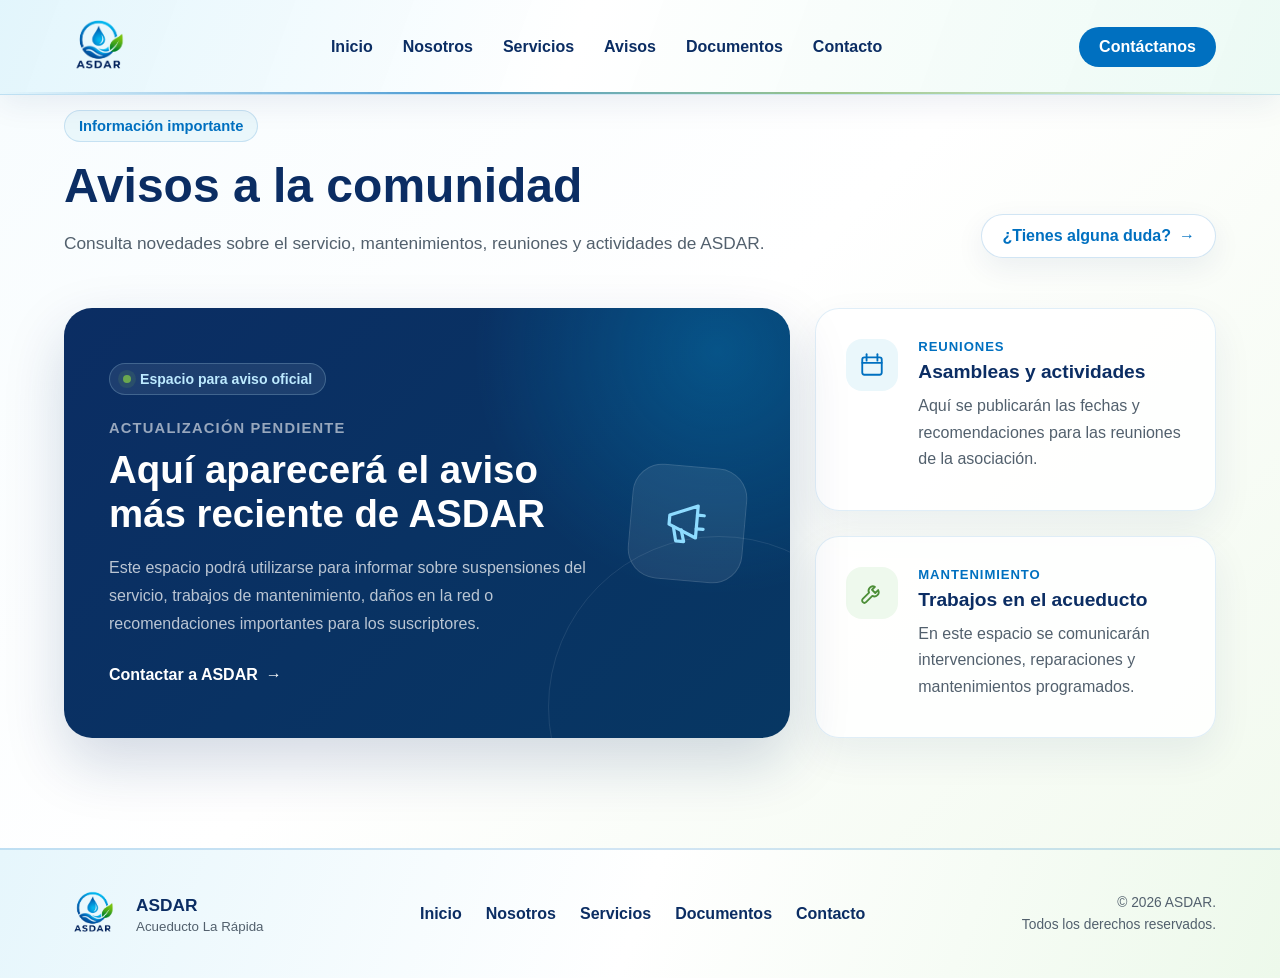
==== avisos.html @ 7f95d3c7 "Create avisos.html" ====
<!DOCTYPE html>
<html lang="es">
<head><meta charset="UTF-8"><meta name="viewport" content="width=device-width, initial-scale=1.0"><title>ASDAR | Avisos</title><link rel="stylesheet" href="style.css"></head>
<body>
    <nav class="navegacion navegacion-interna"><a href="index.html" class="marca"><img src="Img/logo-asdar.png" alt="Logo de ASDAR" class="marca-logo"></a><div class="menu"><a href="index.html">Inicio</a><a href="nosotros.html">Nosotros</a><a href="servicios.html">Servicios</a><a href="avisos.html" class="menu-activo">Avisos</a><a href="documentos.html">Documentos</a><a href="contacto.html">Contacto</a></div><a href="contacto.html" class="boton-contacto">Contáctanos</a></nav>
    <section id="avisos" class="avisos">

    <div class="avisos-contenido">

        <div class="avisos-encabezado">

            <div>

                <p class="seccion-etiqueta">
                    Información importante
                </p>

                <h2>Avisos a la comunidad</h2>

                <p class="avisos-introduccion">
                    Consulta novedades sobre el servicio, mantenimientos,
                    reuniones y actividades de ASDAR.
                </p>

            </div>

            <a href="contacto.html" class="avisos-contacto">
                ¿Tienes alguna duda?
                <span aria-hidden="true">→</span>
            </a>

        </div>


        <div class="avisos-grid">

            <!-- Aviso principal -->
            <article class="aviso-principal">

                <div class="aviso-principal-contenido">

                    <div class="aviso-estado">
                        <span class="aviso-estado-punto"></span>
                        Espacio para aviso oficial
                    </div>

                    <p class="aviso-fecha">
                        Actualización pendiente
                    </p>

                    <h3>
                        Aquí aparecerá el aviso más reciente de ASDAR
                    </h3>

                    <p>
                        Este espacio podrá utilizarse para informar sobre
                        suspensiones del servicio, trabajos de mantenimiento,
                        daños en la red o recomendaciones importantes para
                        los suscriptores.
                    </p>

                    <a href="contacto.html" class="aviso-enlace">
                        Contactar a ASDAR
                        <span aria-hidden="true">→</span>
                    </a>

                </div>

                <div class="aviso-principal-icono">

                    <svg
                        viewBox="0 0 24 24"
                        aria-hidden="true"
                    >
                        <path d="M4 13V9L16 4V18L4 13Z"></path>
                        <path d="M16 8H19"></path>
                        <path d="M16 14H19"></path>
                        <path d="M6 14L7.5 20H11L9.5 15"></path>
                    </svg>

                </div>

            </article>


            <!-- Columna de avisos secundarios -->
            <div class="avisos-secundarios">

                <!-- Reuniones -->
                <article class="aviso-secundario">

                    <div class="aviso-secundario-icono">

                        <svg
                            viewBox="0 0 24 24"
                            aria-hidden="true"
                        >
                            <rect
                                x="3"
                                y="5"
                                width="18"
                                height="16"
                                rx="2"
                            ></rect>

                            <path d="M7 2V8"></path>
                            <path d="M17 2V8"></path>
                            <path d="M3 10H21"></path>
                        </svg>

                    </div>

                    <div>

                        <p class="aviso-tipo">
                            Reuniones
                        </p>

                        <h3>Asambleas y actividades</h3>

                        <p>
                            Aquí se publicarán las fechas y recomendaciones
                            para las reuniones de la asociación.
                        </p>

                    </div>

                </article>


                <!-- Mantenimiento -->
                <article class="aviso-secundario">

                    <div class="aviso-secundario-icono aviso-icono-verde">

                        <svg
                            viewBox="0 0 24 24"
                            aria-hidden="true"
                        >
                            <path
                                d="M14.7 6.3A4 4 0 0 0 9.3 11.7L3.5 17.5A2.1 2.1 0 0 0 6.5 20.5L12.3 14.7A4 4 0 0 0 17.7 9.3L15 12L12 9L14.7 6.3Z"
                            ></path>
                        </svg>

                    </div>

                    <div>

                        <p class="aviso-tipo">
                            Mantenimiento
                        </p>

                        <h3>Trabajos en el acueducto</h3>

                        <p>
                            En este espacio se comunicarán intervenciones,
                            reparaciones y mantenimientos programados.
                        </p>

                    </div>

                </article>

            </div>

        </div>

    </div>

</section>
    <footer class="pie-pagina"><div class="pie-contenido"><a href="index.html" class="pie-marca"><img src="Img/logo-asdar.png" alt="ASDAR" class="pie-logo"><span class="pie-marca-texto"><strong>ASDAR</strong><small>Acueducto La Rápida</small></span></a><div class="pie-enlaces"><a href="index.html">Inicio</a><a href="nosotros.html">Nosotros</a><a href="servicios.html">Servicios</a><a href="documentos.html">Documentos</a><a href="contacto.html">Contacto</a></div><p class="pie-legal">© 2026 ASDAR.<br>Todos los derechos reservados.</p></div></footer>
</body>
</html>
---- style.css ----
/* =========================================
   CONFIGURACIÓN GENERAL
========================================= */

* {
    margin: 0;
    padding: 0;
    box-sizing: border-box;
}

html {
    scroll-behavior: smooth;
}

body {
    font-family: Arial, Helvetica, sans-serif;
    color: #0b2d63;
    background-color: #ffffff;
}


/* =========================================
   BARRA DE NAVEGACIÓN
========================================= */

.navegacion {
    position: absolute;
    top: 0;
    left: 0;
    z-index: 10;

    width: 100%;
    min-height: 95px;
    padding: 10px 5%;

    display: flex;
    align-items: center;
    justify-content: space-between;
    gap: 30px;

    background:
        linear-gradient(
            110deg,
            rgba(225, 245, 252, 0.96) 0%,
            rgba(255, 255, 255, 0.94) 45%,
            rgba(235, 250, 244, 0.96) 100%
        );

    border-bottom:
        1px solid rgba(0, 112, 192, 0.16);

    box-shadow:
        0 8px 30px rgba(11, 45, 99, 0.08);

    backdrop-filter: blur(14px);
}


/* Línea azul y verde debajo del menú */
.navegacion::after {
    content: "";

    position: absolute;
    left: 0;
    bottom: 0;

    width: 100%;
    height: 2px;

    background:
        linear-gradient(
            90deg,
            transparent 0%,
            rgba(0, 112, 192, 0.7) 35%,
            rgba(106, 168, 79, 0.65) 65%,
            transparent 100%
        );

    pointer-events: none;
}


/* Logo del menú */
.marca {
    display: flex;
    align-items: center;

    color: #0b2d63;
    text-decoration: none;
}

.marca-logo {
    display: block;

    width: auto;
    height: 70px;

    object-fit: contain;

    transition:
        transform 0.25s ease,
        filter 0.25s ease;
}

.marca:hover .marca-logo {
    transform: scale(1.05);

    filter:
        drop-shadow(
            0 5px 8px rgba(0, 112, 192, 0.18)
        );
}


/* Enlaces del menú */
.menu {
    display: flex;
    align-items: center;
    gap: 30px;
}

.menu a {
    position: relative;

    color: #0b2d63;
    text-decoration: none;
    font-weight: 600;

    transition: color 0.25s ease;
}

.menu a:hover {
    color: #0070c0;
}

.menu a::after {
    content: "";

    position: absolute;
    left: 0;
    bottom: -7px;

    width: 0;
    height: 2px;

    background-color: #0070c0;

    transition: width 0.25s ease;
}

.menu a:hover::after {
    width: 100%;
}


/* Botón de contacto del menú */
.boton-contacto {
    display: inline-block;

    padding: 11px 20px;

    color: #ffffff;
    background-color: #0070c0;

    border-radius: 999px;

    text-decoration: none;
    font-weight: bold;

    transition:
        background-color 0.25s ease,
        transform 0.25s ease;
}

.boton-contacto:hover {
    background-color: #0b2d63;
    transform: translateY(-2px);
}


/* =========================================
   PORTADA
========================================= */

.hero {
    position: relative;

    width: 100%;
    min-height: 100vh;
    padding: 125px 20px 45px;

    display: flex;
    justify-content: center;
    align-items: center;

    overflow: hidden;

    background:
        radial-gradient(
            circle at center,
            rgba(0, 112, 192, 0.15),
            transparent 55%
        ),
        #eaf7fb;
}


/* Canvas de hexágonos */
#fondo-interactivo {
    position: absolute;
    inset: 0;
    z-index: 0;

    display: block;

    width: 100%;
    height: 100%;

    pointer-events: none;
}


/* Contenido central */
.hero-contenido {
    position: relative;
    z-index: 1;

    width: 100%;
    max-width: 900px;

    text-align: center;
}


/* Logo de la portada */
.hero-logo {
    display: block;

    width: clamp(120px, 10vw, 165px);
    height: auto;

    margin: 0 auto 18px;

    object-fit: contain;
}


/* Etiqueta superior */
.hero-etiqueta {
    display: inline-block;

    margin-bottom: 20px;
    padding: 8px 16px;

    color: #0070c0;
    background-color: rgba(255, 255, 255, 0.8);

    border:
        1px solid rgba(0, 112, 192, 0.25);

    border-radius: 999px;
}


/* Título */
.hero h1 {
    margin-bottom: 24px;

    font-size: clamp(2.3rem, 5vw, 4.5rem);
    line-height: 1.05;
}

.hero h1 span {
    display: block;
    color: #0070c0;
}


/* Descripción */
.hero-descripcion {
    max-width: 700px;
    margin: 0 auto 30px;

    color: #444444;
    font-size: 1.15rem;
    line-height: 1.6;
}


/* Botón de la portada */
.boton-principal {
    display: inline-block;

    padding: 14px 28px;

    color: #ffffff;
    background-color: #0070c0;

    border-radius: 999px;

    text-decoration: none;
    font-weight: bold;

    transition:
        transform 0.25s ease,
        background-color 0.25s ease;
}

.boton-principal:hover {
    background-color: #0b2d63;
    transform: translateY(-3px);
}


/* =========================================
   QUIÉNES SOMOS
========================================= */

#nosotros {
    position: relative;

    isolation: isolate;
    overflow: hidden;

    width: 100%;
    margin: 0;
    padding: 110px 20px;

    text-align: center;

    background:
        linear-gradient(
            135deg,
            #f7fcfe 0%,
            #eaf7fb 48%,
            #eef9ed 100%
        );

    border-top:
        1px solid rgba(0, 112, 192, 0.12);
}


/* Iluminación azul */
#nosotros::before {
    content: "";

    position: absolute;
    top: -180px;
    left: -180px;
    z-index: -1;

    width: 420px;
    height: 420px;

    border-radius: 50%;

    background:
        radial-gradient(
            circle,
            rgba(0, 112, 192, 0.13),
            transparent 68%
        );
}


/* Iluminación verde */
#nosotros::after {
    content: "";

    position: absolute;
    right: -170px;
    bottom: -200px;
    z-index: -1;

    width: 440px;
    height: 440px;

    border-radius: 50%;

    background:
        radial-gradient(
            circle,
            rgba(106, 168, 79, 0.14),
            transparent 68%
        );
}


/* Título */
#nosotros h2 {
    position: relative;

    margin-bottom: 40px;

    color: #0b2d63;
    font-size: clamp(2rem, 4vw, 3rem);
}

#nosotros h2::after {
    content: "";

    position: absolute;
    left: 50%;
    bottom: -16px;

    width: 85px;
    height: 4px;

    border-radius: 999px;

    background:
        linear-gradient(
            90deg,
            #0070c0,
            #00a8e8,
            #6aa84f
        );

    transform: translateX(-50%);
}


/* Tarjeta de presentación */
#nosotros p {
    position: relative;

    max-width: 800px;
    margin: 0 auto;
    padding: 30px 38px;

    color: #3f4b58;
    background-color: rgba(255, 255, 255, 0.68);

    border:
        1px solid rgba(0, 112, 192, 0.13);

    border-radius: 22px;

    box-shadow:
        0 18px 50px rgba(11, 45, 99, 0.08);

    backdrop-filter: blur(10px);

    font-size: 1.08rem;
    line-height: 1.8;
}


/* =========================================
   SERVICIOS
========================================= */

.servicios {
    position: relative;

    width: 100%;
    padding: 110px 5%;

    background:
        linear-gradient(
            180deg,
            #ffffff 0%,
            #f5fbfe 100%
        );
}

.servicios-encabezado {
    max-width: 760px;
    margin: 0 auto 55px;

    text-align: center;
}


/* Etiqueta reutilizable */
.seccion-etiqueta {
    display: inline-block;

    margin-bottom: 16px;
    padding: 7px 14px;

    color: #0070c0;
    background-color: #eaf7fb;

    border:
        1px solid rgba(0, 112, 192, 0.16);

    border-radius: 999px;

    font-size: 0.92rem;
    font-weight: bold;
}

.servicios-encabezado h2 {
    margin-bottom: 18px;

    color: #0b2d63;
    font-size: clamp(2rem, 4vw, 3rem);
}

.servicios-introduccion {
    color: #52606d;
    font-size: 1.08rem;
    line-height: 1.7;
}


/* Cuadrícula */
.servicios-grid {
    width: 100%;
    max-width: 1250px;
    margin: 0 auto;

    display: grid;

    grid-template-columns:
        repeat(
            auto-fit,
            minmax(240px, 1fr)
        );

    gap: 24px;
}


/* Tarjetas */
.servicio-tarjeta {
    position: relative;

    padding: 32px 28px;

    display: flex;
    flex-direction: column;
    align-items: flex-start;

    background-color:
        rgba(255, 255, 255, 0.9);

    border:
        1px solid rgba(0, 112, 192, 0.12);

    border-radius: 22px;

    box-shadow:
        0 15px 40px rgba(11, 45, 99, 0.07);

    transition:
        transform 0.3s ease,
        box-shadow 0.3s ease,
        border-color 0.3s ease;
}

.servicio-tarjeta:hover {
    transform: translateY(-8px);

    border-color:
        rgba(0, 112, 192, 0.3);

    box-shadow:
        0 24px 55px rgba(11, 45, 99, 0.13);
}


/* Iconos */
.servicio-icono {
    width: 58px;
    height: 58px;

    margin-bottom: 24px;

    display: grid;
    place-items: center;

    color: #0070c0;
    background-color: #eaf7fb;

    border-radius: 18px;
}

.servicio-icono-verde {
    color: #4d8f38;
    background-color: #eef9ed;
}

.servicio-icono svg {
    width: 29px;
    height: 29px;

    fill: none;
    stroke: currentColor;
    stroke-width: 1.7;
    stroke-linecap: round;
    stroke-linejoin: round;
}

.servicio-tarjeta h3 {
    margin-bottom: 14px;

    color: #0b2d63;
    font-size: 1.25rem;
}

.servicio-tarjeta p {
    margin-bottom: 25px;

    color: #52606d;
    line-height: 1.7;
}

.servicio-enlace {
    margin-top: auto;

    display: inline-flex;
    align-items: center;
    gap: 8px;

    color: #0070c0;

    text-decoration: none;
    font-weight: bold;
}

.servicio-enlace span {
    transition: transform 0.25s ease;
}

.servicio-enlace:hover span {
    transform: translateX(5px);
}


/* =========================================
   IDENTIDAD INSTITUCIONAL
========================================= */

.identidad {
    position: relative;

    isolation: isolate;
    overflow: hidden;

    width: 100%;
    padding: 110px 5%;

    color: #ffffff;

    background:
        radial-gradient(
            circle at 15% 20%,
            rgba(0, 168, 232, 0.22),
            transparent 30%
        ),
        radial-gradient(
            circle at 85% 80%,
            rgba(106, 168, 79, 0.18),
            transparent 30%
        ),
        linear-gradient(
            135deg,
            #071e43 0%,
            #0b2d63 55%,
            #073763 100%
        );
}

.identidad::before {
    content: "";

    position: absolute;
    top: -200px;
    right: -180px;
    z-index: -1;

    width: 500px;
    height: 500px;

    border:
        1px solid rgba(255, 255, 255, 0.08);

    border-radius: 50%;
}

.identidad-contenido {
    width: 100%;
    max-width: 1250px;
    margin: 0 auto;
}

.identidad-encabezado {
    max-width: 800px;
    margin: 0 auto 60px;

    text-align: center;
}

.identidad-etiqueta {
    display: inline-block;

    margin-bottom: 18px;
    padding: 7px 15px;

    color: #8edcff;
    background-color:
        rgba(255, 255, 255, 0.08);

    border:
        1px solid rgba(142, 220, 255, 0.25);

    border-radius: 999px;

    font-size: 0.92rem;
    font-weight: bold;
}

.identidad-encabezado h2 {
    margin-bottom: 20px;

    color: #ffffff;
    font-size: clamp(2.1rem, 4vw, 3.3rem);
    line-height: 1.15;
}

.identidad-introduccion {
    max-width: 690px;
    margin: 0 auto;

    color: rgba(255, 255, 255, 0.72);
    font-size: 1.08rem;
    line-height: 1.75;
}


/* Cuadrícula */
.identidad-grid {
    display: grid;

    grid-template-columns:
        repeat(
            3,
            minmax(0, 1fr)
        );

    gap: 25px;
}


/* Tarjetas */
.identidad-tarjeta {
    position: relative;
    overflow: hidden;

    padding: 35px 30px;

    background-color:
        rgba(255, 255, 255, 0.07);

    border:
        1px solid rgba(255, 255, 255, 0.13);

    border-radius: 24px;

    backdrop-filter: blur(12px);

    transition:
        transform 0.3s ease,
        background-color 0.3s ease,
        border-color 0.3s ease;
}

.identidad-tarjeta::before {
    content: "";

    position: absolute;
    top: 0;
    left: 0;

    width: 100%;
    height: 3px;

    background:
        linear-gradient(
            90deg,
            #0070c0,
            #00a8e8
        );
}

.identidad-tarjeta-verde::before {
    background:
        linear-gradient(
            90deg,
            #00a8e8,
            #6aa84f
        );
}

.identidad-tarjeta:hover {
    transform: translateY(-8px);

    background-color:
        rgba(255, 255, 255, 0.11);

    border-color:
        rgba(142, 220, 255, 0.3);
}


/* Iconos */
.identidad-icono {
    width: 58px;
    height: 58px;

    margin-bottom: 25px;

    display: grid;
    place-items: center;

    color: #8edcff;
    background-color:
        rgba(0, 168, 232, 0.12);

    border-radius: 18px;
}

.identidad-icono svg {
    width: 29px;
    height: 29px;

    fill: none;
    stroke: currentColor;
    stroke-width: 1.6;
    stroke-linecap: round;
    stroke-linejoin: round;
}

.identidad-numero {
    position: absolute;
    top: 30px;
    right: 30px;

    color: rgba(255, 255, 255, 0.16);
    font-size: 2rem;
    font-weight: bold;
}

.identidad-tarjeta h3 {
    margin-bottom: 16px;

    color: #ffffff;
    font-size: 1.4rem;
}

.identidad-tarjeta > p:last-child {
    color: rgba(255, 255, 255, 0.72);
    line-height: 1.75;
}


/* =========================================
   AVISOS A LA COMUNIDAD
========================================= */

.avisos {
    position: relative;

    width: 100%;
    padding: 110px 5%;

    background:
        linear-gradient(
            135deg,
            #f7fcfe 0%,
            #ffffff 50%,
            #f2faef 100%
        );
}

.avisos-contenido {
    width: 100%;
    max-width: 1250px;
    margin: 0 auto;
}


/* Encabezado */
.avisos-encabezado {
    margin-bottom: 50px;

    display: flex;
    align-items: flex-end;
    justify-content: space-between;
    gap: 40px;
}

.avisos-encabezado > div {
    max-width: 720px;
}

.avisos-encabezado h2 {
    margin-bottom: 16px;

    color: #0b2d63;
    font-size: clamp(2rem, 4vw, 3rem);
}

.avisos-introduccion {
    color: #52606d;
    font-size: 1.08rem;
    line-height: 1.7;
}


/* Botón superior */
.avisos-contacto {
    flex-shrink: 0;

    display: inline-flex;
    align-items: center;
    gap: 8px;

    padding: 12px 20px;

    color: #0070c0;
    background-color: #ffffff;

    border:
        1px solid rgba(0, 112, 192, 0.18);

    border-radius: 999px;

    box-shadow:
        0 10px 30px rgba(11, 45, 99, 0.07);

    text-decoration: none;
    font-weight: bold;

    transition:
        transform 0.25s ease,
        box-shadow 0.25s ease;
}

.avisos-contacto:hover {
    transform: translateY(-3px);

    box-shadow:
        0 15px 35px rgba(11, 45, 99, 0.12);
}


/* Cuadrícula */
.avisos-grid {
    display: grid;

    grid-template-columns:
        minmax(0, 1.45fr)
        minmax(300px, 0.8fr);

    gap: 25px;
}


/* =========================================
   AVISO PRINCIPAL
========================================= */

.aviso-principal {
    position: relative;
    overflow: hidden;

    min-height: 430px;
    padding: 45px;

    display: flex;
    align-items: center;
    justify-content: space-between;
    gap: 35px;

    color: #ffffff;

    background:
        radial-gradient(
            circle at 90% 10%,
            rgba(0, 168, 232, 0.28),
            transparent 32%
        ),
        linear-gradient(
            135deg,
            #0b2d63,
            #073763
        );

    border-radius: 28px;

    box-shadow:
        0 25px 60px rgba(11, 45, 99, 0.18);
}

.aviso-principal::after {
    content: "";

    position: absolute;
    right: -100px;
    bottom: -140px;

    width: 340px;
    height: 340px;

    border:
        1px solid rgba(255, 255, 255, 0.09);

    border-radius: 50%;
}

.aviso-principal-contenido {
    position: relative;
    z-index: 1;

    max-width: 610px;
}


/* Estado */
.aviso-estado {
    display: inline-flex;
    align-items: center;
    gap: 9px;

    margin-bottom: 25px;
    padding: 7px 13px;

    color: #bdeaff;
    background-color:
        rgba(255, 255, 255, 0.08);

    border:
        1px solid rgba(189, 234, 255, 0.22);

    border-radius: 999px;

    font-size: 0.88rem;
    font-weight: bold;
}

.aviso-estado-punto {
    width: 8px;
    height: 8px;

    background-color: #6aa84f;
    border-radius: 50%;

    box-shadow:
        0 0 0 5px rgba(106, 168, 79, 0.15);
}


/* Fecha */
.aviso-fecha {
    margin-bottom: 12px;

    color: rgba(255, 255, 255, 0.58);
    font-size: 0.92rem;
    font-weight: bold;
    text-transform: uppercase;
    letter-spacing: 0.08em;
}


/* Título */
.aviso-principal h3 {
    max-width: 650px;
    margin-bottom: 18px;

    color: #ffffff;
    font-size: clamp(1.8rem, 3vw, 2.6rem);
    line-height: 1.15;
}


/* Descripción */
.aviso-principal-contenido > p:not(.aviso-fecha) {
    max-width: 600px;
    margin-bottom: 28px;

    color: rgba(255, 255, 255, 0.72);
    line-height: 1.75;
}


/* Enlace */
.aviso-enlace {
    display: inline-flex;
    align-items: center;
    gap: 8px;

    color: #ffffff;

    text-decoration: none;
    font-weight: bold;
}

.aviso-enlace span {
    transition: transform 0.25s ease;
}

.aviso-enlace:hover span {
    transform: translateX(5px);
}


/* Icono grande */
.aviso-principal-icono {
    position: relative;
    z-index: 1;

    flex-shrink: 0;

    width: 115px;
    height: 115px;

    display: grid;
    place-items: center;

    color: #8edcff;
    background-color:
        rgba(255, 255, 255, 0.08);

    border:
        1px solid rgba(255, 255, 255, 0.12);

    border-radius: 30px;

    transform: rotate(5deg);
}

.aviso-principal-icono svg {
    width: 55px;
    height: 55px;

    fill: none;
    stroke: currentColor;
    stroke-width: 1.4;
    stroke-linecap: round;
    stroke-linejoin: round;
}


/* =========================================
   AVISOS SECUNDARIOS
========================================= */

.avisos-secundarios {
    display: grid;
    gap: 25px;
}

.aviso-secundario {
    padding: 30px;

    display: flex;
    align-items: flex-start;
    gap: 20px;

    background-color:
        rgba(255, 255, 255, 0.86);

    border:
        1px solid rgba(0, 112, 192, 0.12);

    border-radius: 24px;

    box-shadow:
        0 16px 40px rgba(11, 45, 99, 0.07);

    transition:
        transform 0.3s ease,
        box-shadow 0.3s ease;
}

.aviso-secundario:hover {
    transform: translateY(-5px);

    box-shadow:
        0 22px 50px rgba(11, 45, 99, 0.12);
}


/* Iconos secundarios */
.aviso-secundario-icono {
    flex-shrink: 0;

    width: 52px;
    height: 52px;

    display: grid;
    place-items: center;

    color: #0070c0;
    background-color: #eaf7fb;

    border-radius: 16px;
}

.aviso-icono-verde {
    color: #4d8f38;
    background-color: #eef9ed;
}

.aviso-secundario-icono svg {
    width: 26px;
    height: 26px;

    fill: none;
    stroke: currentColor;
    stroke-width: 1.7;
    stroke-linecap: round;
    stroke-linejoin: round;
}

.aviso-tipo {
    margin-bottom: 7px;

    color: #0070c0;
    font-size: 0.82rem;
    font-weight: bold;
    text-transform: uppercase;
    letter-spacing: 0.07em;
}

.aviso-secundario h3 {
    margin-bottom: 10px;

    color: #0b2d63;
    font-size: 1.2rem;
}

.aviso-secundario div > p:last-child {
    color: #52606d;
    line-height: 1.65;
}


/* =========================================
   DOCUMENTOS
========================================= */

.documentos {
    position: relative;
    overflow: hidden;
    width: 100%;
    padding: 110px 5%;
    background:
        radial-gradient(circle at 10% 90%, rgba(0, 112, 192, 0.1), transparent 28%),
        radial-gradient(circle at 90% 10%, rgba(106, 168, 79, 0.1), transparent 28%),
        #f5fbfe;
}

.documentos-contenido {
    width: 100%;
    max-width: 1250px;
    margin: 0 auto;
}

.documentos-encabezado {
    margin-bottom: 50px;
    display: flex;
    align-items: center;
    justify-content: space-between;
    gap: 40px;
}

.documentos-encabezado > div:first-child { max-width: 720px; }

.documentos-encabezado h2 {
    margin-bottom: 16px;
    color: #0b2d63;
    font-size: clamp(2rem, 4vw, 3rem);
}

.documentos-introduccion {
    color: #52606d;
    font-size: 1.08rem;
    line-height: 1.7;
}

.documentos-icono-principal {
    flex-shrink: 0;
    width: 90px;
    height: 90px;
    display: grid;
    place-items: center;
    color: #0070c0;
    background-color: rgba(255, 255, 255, 0.72);
    border: 1px solid rgba(0, 112, 192, 0.14);
    border-radius: 28px;
    box-shadow: 0 18px 45px rgba(11, 45, 99, 0.1);
    transform: rotate(4deg);
}

.documentos-icono-principal svg {
    width: 42px;
    height: 42px;
    fill: none;
    stroke: currentColor;
    stroke-width: 1.5;
    stroke-linecap: round;
    stroke-linejoin: round;
}

.documentos-grid {
    display: grid;
    grid-template-columns: repeat(3, minmax(0, 1fr));
    gap: 25px;
}

.documento-tarjeta {
    position: relative;
    overflow: hidden;
    padding: 30px;
    display: flex;
    flex-direction: column;
    background-color: rgba(255, 255, 255, 0.86);
    border: 1px solid rgba(0, 112, 192, 0.12);
    border-radius: 24px;
    box-shadow: 0 16px 45px rgba(11, 45, 99, 0.08);
    transition: transform 0.3s ease, box-shadow 0.3s ease, border-color 0.3s ease;
}

.documento-tarjeta:hover {
    transform: translateY(-7px);
    border-color: rgba(0, 112, 192, 0.28);
    box-shadow: 0 25px 55px rgba(11, 45, 99, 0.13);
}

.documento-disponible::before {
    content: "";
    position: absolute;
    top: 0;
    left: 0;
    width: 100%;
    height: 4px;
    background: linear-gradient(90deg, #0070c0, #00a8e8, #6aa84f);
}

.documento-superior {
    margin-bottom: 24px;
    display: flex;
    align-items: center;
    justify-content: space-between;
    gap: 18px;
}

.documento-icono {
    width: 56px;
    height: 56px;
    display: grid;
    place-items: center;
    color: #0070c0;
    background-color: #eaf7fb;
    border-radius: 17px;
}

.documento-icono-verde {
    color: #4d8f38;
    background-color: #eef9ed;
}

.documento-icono svg {
    width: 28px;
    height: 28px;
    fill: none;
    stroke: currentColor;
    stroke-width: 1.7;
    stroke-linecap: round;
    stroke-linejoin: round;
}

.documento-estado {
    padding: 6px 11px;
    color: #677481;
    background-color: #f0f3f5;
    border-radius: 999px;
    font-size: 0.78rem;
    font-weight: bold;
}

.documento-estado.disponible {
    color: #38761d;
    background-color: #eef9ed;
}

.documento-tipo {
    margin-bottom: 9px;
    color: #0070c0;
    font-size: 0.8rem;
    font-weight: bold;
    text-transform: uppercase;
    letter-spacing: 0.06em;
}

.documento-tarjeta h3 {
    margin-bottom: 14px;
    color: #0b2d63;
    font-size: 1.35rem;
}

.documento-tarjeta > p:last-of-type {
    margin-bottom: 28px;
    color: #52606d;
    line-height: 1.7;
}

.documento-boton {
    margin-top: auto;
    display: inline-flex;
    align-items: center;
    justify-content: center;
    gap: 9px;
    width: 100%;
    padding: 13px 18px;
    color: #ffffff;
    background-color: #0070c0;
    border-radius: 14px;
    text-decoration: none;
    font-weight: bold;
    transition: background-color 0.25s ease, transform 0.25s ease;
}

.documento-boton:hover {
    background-color: #0b2d63;
    transform: translateY(-2px);
}

.documento-boton svg {
    width: 20px;
    height: 20px;
    fill: none;
    stroke: currentColor;
    stroke-width: 1.8;
    stroke-linecap: round;
    stroke-linejoin: round;
}

.documento-boton-inactivo {
    color: #7c8792;
    background-color: #edf1f4;
    cursor: not-allowed;
}

.documento-boton-inactivo:hover {
    background-color: #edf1f4;
    transform: none;
}
/* =========================================
   CONTACTO
========================================= */

.contacto {
    position: relative;
    overflow: hidden;

    width: 100%;
    padding: 110px 5%;

    background:
        radial-gradient(
            circle at 10% 20%,
            rgba(0, 168, 232, 0.14),
            transparent 30%
        ),
        linear-gradient(
            135deg,
            #071e43,
            #0b2d63 60%,
            #073763
        );
}

.contacto-contenido {
    width: 100%;
    max-width: 1250px;
    margin: 0 auto;

    display: grid;

    grid-template-columns:
        minmax(0, 1.2fr)
        minmax(320px, 0.8fr);

    align-items: center;
    gap: 70px;
}


/* Etiqueta */
.contacto-etiqueta {
    display: inline-block;

    margin-bottom: 18px;
    padding: 7px 14px;

    color: #8edcff;
    background-color:
        rgba(255, 255, 255, 0.08);

    border:
        1px solid rgba(142, 220, 255, 0.22);

    border-radius: 999px;

    font-size: 0.92rem;
    font-weight: bold;
}


/* Título */
.contacto-informacion h2 {
    max-width: 650px;
    margin-bottom: 20px;

    color: #ffffff;
    font-size: clamp(2.2rem, 4vw, 3.4rem);
}


/* Introducción */
.contacto-introduccion {
    max-width: 680px;
    margin-bottom: 38px;

    color: rgba(255, 255, 255, 0.72);
    font-size: 1.08rem;
    line-height: 1.75;
}


/* Lista de contacto */
.contacto-lista {
    margin-bottom: 32px;

    display: grid;
    grid-template-columns: repeat(2, minmax(0, 1fr));
    gap: 18px;
}


/* Tarjeta de contacto */
.contacto-item {
    padding: 20px;

    display: flex;
    align-items: center;
    gap: 16px;

    color: #ffffff;
    background-color:
        rgba(255, 255, 255, 0.07);

    border:
        1px solid rgba(255, 255, 255, 0.12);

    border-radius: 19px;

    text-decoration: none;

    transition:
        transform 0.25s ease,
        background-color 0.25s ease;
}

.contacto-item:hover {
    transform: translateY(-4px);

    background-color:
        rgba(255, 255, 255, 0.11);
}


/* Iconos */
.contacto-icono {
    flex-shrink: 0;

    width: 50px;
    height: 50px;

    display: grid;
    place-items: center;

    color: #8edcff;
    background-color:
        rgba(0, 168, 232, 0.12);

    border-radius: 15px;
}

.contacto-icono-verde {
    color: #9ed889;
    background-color:
        rgba(106, 168, 79, 0.14);
}

.contacto-icono svg {
    width: 25px;
    height: 25px;

    fill: none;
    stroke: currentColor;
    stroke-width: 1.6;
    stroke-linecap: round;
    stroke-linejoin: round;
}


/* Textos de contacto */
.contacto-item div:last-child {
    display: flex;
    flex-direction: column;
    gap: 4px;
}

.contacto-item span {
    color: rgba(255, 255, 255, 0.55);
    font-size: 0.82rem;
}

.contacto-item strong {
    color: #ffffff;
    font-size: 1rem;
}

.contacto-item small {
    color: rgba(255, 255, 255, 0.65);
}


/* WhatsApp */
.boton-whatsapp {
    display: inline-flex;
    align-items: center;
    gap: 11px;

    padding: 14px 23px;

    color: #ffffff;
    background-color: #4d9f38;

    border-radius: 999px;

    box-shadow:
        0 14px 35px rgba(77, 159, 56, 0.22);

    text-decoration: none;
    font-weight: bold;

    transition:
        transform 0.25s ease,
        background-color 0.25s ease;
}

.boton-whatsapp:hover {
    background-color: #38761d;
    transform: translateY(-3px);
}

.boton-whatsapp svg {
    width: 23px;
    height: 23px;

    fill: none;
    stroke: currentColor;
    stroke-width: 1.7;
    stroke-linecap: round;
    stroke-linejoin: round;
}


/* =========================================
   PANEL DERECHO
========================================= */

.contacto-panel {
    padding: 40px;

    color: #0b2d63;
    background:
        linear-gradient(
            145deg,
            rgba(255, 255, 255, 0.96),
            rgba(234, 247, 251, 0.92)
        );

    border:
        1px solid rgba(255, 255, 255, 0.4);

    border-radius: 30px;

    box-shadow:
        0 28px 70px rgba(0, 0, 0, 0.2);

    text-align: center;

    transform: rotate(1.5deg);
}

.contacto-logo {
    display: block;

    width: 145px;
    height: auto;

    margin: 0 auto 22px;
}

.contacto-panel h3 {
    margin-bottom: 16px;

    color: #0b2d63;
    font-size: 1.35rem;
    line-height: 1.35;
}

.contacto-panel > p {
    color: #52606d;
    line-height: 1.7;
}

.contacto-panel-linea {
    width: 75px;
    height: 4px;

    margin: 25px auto;

    background:
        linear-gradient(
            90deg,
            #0070c0,
            #6aa84f
        );

    border-radius: 999px;
}

.contacto-panel-nota {
    font-size: 0.92rem;
}


/* =========================================
   PIE DE PÁGINA
========================================= */

.pie-pagina {
    padding: 35px 5%;

    background:
        linear-gradient(
            110deg,
            #e6f6fc 0%,
            #ffffff 50%,
            #edf9eb 100%
        );

    border-top:
        2px solid rgba(0, 112, 192, 0.18);

    box-shadow:
        0 -8px 30px rgba(11, 45, 99, 0.06);
}

.pie-contenido {
    width: 100%;
    max-width: 1250px;
    margin: 0 auto;

    display: flex;
    align-items: center;
    justify-content: space-between;
    gap: 30px;
}


/* Marca del pie de página */
.pie-marca {
    display: flex;
    align-items: center;
    gap: 14px;

    color: #0b2d63;
    text-decoration: none;
}

.pie-logo,
.pie-marca-logo,
.pie-marca img {
    display: block;
    flex-shrink: 0;

    width: 58px;
    max-width: 58px;
    height: 58px;
    max-height: 58px;

    object-fit: contain;
}

.pie-marca-texto {
    display: flex;
    flex-direction: column;
    gap: 3px;
}

.pie-marca-texto strong {
    color: #0b2d63;
    font-size: 1.08rem;
}

.pie-marca-texto small {
    color: #52606d;
}


/* Enlaces del pie de página */
.pie-enlaces {
    display: flex;
    align-items: center;
    justify-content: center;
    flex-wrap: wrap;
    gap: 16px 24px;
}

.pie-enlaces a {
    color: #0b2d63;
    text-decoration: none;
    font-weight: 600;

    transition: color 0.25s ease;
}

.pie-enlaces a:hover {
    color: #0070c0;
}


/* Información legal */
.pie-legal {
    color: #52606d;
    font-size: 0.86rem;
    line-height: 1.6;
    text-align: right;
}


/* =========================================
   TABLETAS
========================================= */

@media (max-width: 850px) {
    .menu {
        display: none;
    }

    .navegacion {
        min-height: 85px;
    }

    .marca-logo {
        height: 62px;
    }

    .hero {
        padding-top: 115px;
    }

    .hero-logo {
        width: 130px;
    }

    .identidad-grid {
        grid-template-columns: 1fr;
    }

    .identidad-tarjeta {
        width: 100%;
        max-width: 700px;
        margin: 0 auto;
    }

    .avisos-encabezado {
        align-items: flex-start;
        flex-direction: column;
    }

    .avisos-grid {
        grid-template-columns: 1fr;
    }

    .aviso-principal {
        min-height: auto;
    }

    .documentos-encabezado {
        align-items: flex-start;
    }

    .documentos-grid {
        grid-template-columns: 1fr;
    }

    .documento-tarjeta {
        width: 100%;
        max-width: 700px;
        margin: 0 auto;
    }

    .contacto-contenido {
        grid-template-columns: 1fr;
    }

    .contacto-panel {
        width: 100%;
        max-width: 650px;
        margin: 0 auto;

        transform: none;
    }

    .pie-contenido {
        flex-direction: column;
        text-align: center;
    }

    .pie-legal {
        text-align: center;
    }
}


/* =========================================
   CELULARES
========================================= */

@media (max-width: 600px) {
    .navegacion {
        padding: 8px 18px;
    }

    .marca-logo {
        height: 55px;
    }

    .boton-contacto {
        padding: 10px 14px;
        font-size: 0.85rem;
    }

    .hero {
        padding: 105px 18px 40px;
    }

    .hero-logo {
        width: 115px;
        margin-bottom: 14px;
    }

    .hero-etiqueta {
        border-radius: 16px;
        font-size: 0.9rem;
        line-height: 1.4;
    }

    .hero h1 {
        font-size: clamp(2.1rem, 11vw, 3rem);
    }

    .hero-descripcion {
        font-size: 1rem;
    }

    #nosotros {
        padding: 80px 18px;
    }

    #nosotros p {
        padding: 24px 20px;

        font-size: 1rem;
        line-height: 1.7;

        border-radius: 18px;
    }

    .servicios {
        padding: 80px 18px;
    }

    .servicios-encabezado {
        margin-bottom: 40px;
    }

    .servicios-grid {
        grid-template-columns: 1fr;
    }

    .servicio-tarjeta {
        padding: 28px 24px;
    }

    .identidad {
        padding: 80px 18px;
    }

    .identidad-encabezado {
        margin-bottom: 42px;
    }

    .identidad-tarjeta {
        padding: 30px 24px;
    }

    .avisos {
        padding: 80px 18px;
    }

    .avisos-encabezado {
        margin-bottom: 40px;
    }

    .aviso-principal {
        padding: 32px 24px;
    }

    .aviso-principal-icono {
        display: none;
    }

    .aviso-secundario {
        padding: 25px 22px;
    }

    .documentos {
        padding: 80px 18px;
    }

    .documentos-encabezado {
        margin-bottom: 40px;
    }

    .documentos-icono-principal {
        display: none;
    }

    .documento-tarjeta {
        padding: 26px 22px;
    }

    .contacto {
        padding: 80px 18px;
    }

    .contacto-contenido {
        gap: 50px;
    }

    .contacto-lista {
        grid-template-columns: 1fr;
    }

    .contacto-panel {
        padding: 32px 24px;
    }

    .contacto-logo {
        width: 125px;
    }

    .pie-pagina {
        padding: 32px 18px;
    }

    .pie-enlaces {
        gap: 14px 18px;
    }

    .pie-logo,
    .pie-marca-logo,
    .pie-marca img {
        width: 52px;
        max-width: 52px;
        height: 52px;
        max-height: 52px;
    }
}
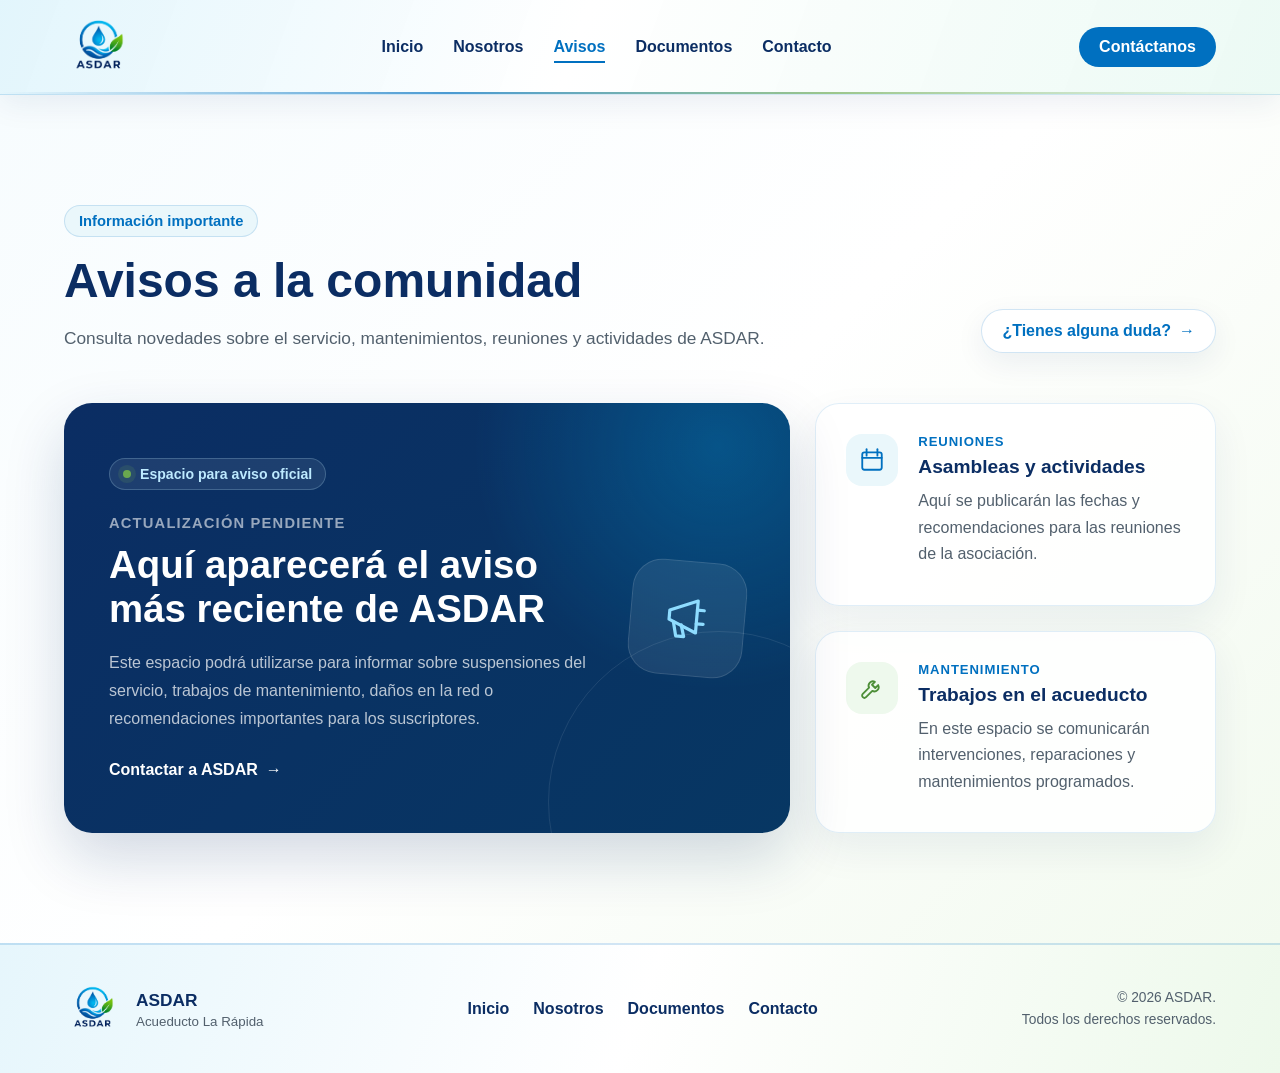
==== commit c60e3455: "Nuevos cambios" ====
--- a/avisos.html
+++ b/avisos.html
@@ -2,7 +2,7 @@
 <html lang="es">
 <head><meta charset="UTF-8"><meta name="viewport" content="width=device-width, initial-scale=1.0"><title>ASDAR | Avisos</title><link rel="stylesheet" href="style.css"></head>
 <body>
-    <nav class="navegacion navegacion-interna"><a href="index.html" class="marca"><img src="Img/logo-asdar.png" alt="Logo de ASDAR" class="marca-logo"></a><div class="menu"><a href="index.html">Inicio</a><a href="nosotros.html">Nosotros</a><a href="servicios.html">Servicios</a><a href="avisos.html" class="menu-activo">Avisos</a><a href="documentos.html">Documentos</a><a href="contacto.html">Contacto</a></div><a href="contacto.html" class="boton-contacto">Contáctanos</a></nav>
+    <nav class="navegacion navegacion-interna"><a href="index.html" class="marca"><img src="Img/logo-asdar.png" alt="Logo de ASDAR" class="marca-logo"></a><div class="menu"><a href="index.html">Inicio</a><a href="nosotros.html">Nosotros</a><a href="avisos.html" class="menu-activo">Avisos</a><a href="documentos.html">Documentos</a><a href="contacto.html">Contacto</a></div><a href="contacto.html" class="boton-contacto">Contáctanos</a></nav>
     <section id="avisos" class="avisos">
 
     <div class="avisos-contenido">
@@ -168,6 +168,6 @@
     </div>
 
 </section>
-    <footer class="pie-pagina"><div class="pie-contenido"><a href="index.html" class="pie-marca"><img src="Img/logo-asdar.png" alt="ASDAR" class="pie-logo"><span class="pie-marca-texto"><strong>ASDAR</strong><small>Acueducto La Rápida</small></span></a><div class="pie-enlaces"><a href="index.html">Inicio</a><a href="nosotros.html">Nosotros</a><a href="servicios.html">Servicios</a><a href="documentos.html">Documentos</a><a href="contacto.html">Contacto</a></div><p class="pie-legal">© 2026 ASDAR.<br>Todos los derechos reservados.</p></div></footer>
+    <footer class="pie-pagina"><div class="pie-contenido"><a href="index.html" class="pie-marca"><img src="Img/logo-asdar.png" alt="ASDAR" class="pie-logo"><span class="pie-marca-texto"><strong>ASDAR</strong><small>Acueducto La Rápida</small></span></a><div class="pie-enlaces"><a href="index.html">Inicio</a><a href="nosotros.html">Nosotros</a><a href="documentos.html">Documentos</a><a href="contacto.html">Contacto</a></div><p class="pie-legal">© 2026 ASDAR.<br>Todos los derechos reservados.</p></div></footer>
 </body>
 </html>
--- a/style.css
+++ b/style.css
@@ -1460,35 +1460,35 @@
     overflow: hidden;
 
     width: 100%;
-    padding: 110px 5%;
+    padding: 96px 5%;
 
     background:
         radial-gradient(
-            circle at 10% 20%,
-            rgba(0, 168, 232, 0.14),
-            transparent 30%
+            circle at 16% 24%,
+            rgba(0, 168, 232, 0.16),
+            transparent 34%
         ),
         linear-gradient(
             135deg,
             #071e43,
-            #0b2d63 60%,
-            #073763
+            #0b2d63 58%,
+            #06446b
         );
 }
 
 .contacto-contenido {
     width: 100%;
-    max-width: 1250px;
+    max-width: 1280px;
     margin: 0 auto;
 
     display: grid;
 
     grid-template-columns:
-        minmax(0, 1.2fr)
-        minmax(320px, 0.8fr);
+        minmax(0, 1.25fr)
+        minmax(360px, 0.75fr);
 
     align-items: center;
-    gap: 70px;
+    gap: clamp(48px, 6vw, 84px);
 }
 
 
@@ -1540,13 +1540,14 @@
 
     display: grid;
     grid-template-columns: repeat(2, minmax(0, 1fr));
-    gap: 18px;
+    gap: 16px;
 }
 
 
 /* Tarjeta de contacto */
 .contacto-item {
-    padding: 20px;
+    min-height: 98px;
+    padding: 20px 22px;
 
     display: flex;
     align-items: center;
@@ -1637,38 +1638,50 @@
 .boton-whatsapp {
     display: inline-flex;
     align-items: center;
-    gap: 11px;
-
-    padding: 14px 23px;
+    gap: 12px;
+
+    min-height: 56px;
+    padding: 7px 24px 7px 8px;
 
     color: #ffffff;
-    background-color: #4d9f38;
+    background: linear-gradient(135deg, #25d366, #1dad52);
 
     border-radius: 999px;
 
     box-shadow:
-        0 14px 35px rgba(77, 159, 56, 0.22);
+        0 14px 35px rgba(37, 211, 102, 0.24);
 
     text-decoration: none;
     font-weight: bold;
 
     transition:
         transform 0.25s ease,
-        background-color 0.25s ease;
+        box-shadow 0.25s ease;
 }
 
 .boton-whatsapp:hover {
-    background-color: #38761d;
     transform: translateY(-3px);
-}
-
-.boton-whatsapp svg {
-    width: 23px;
-    height: 23px;
+    box-shadow: 0 18px 42px rgba(37, 211, 102, 0.32);
+}
+
+.boton-whatsapp-icono {
+    width: 42px;
+    height: 42px;
+    display: grid;
+    place-items: center;
+    flex: 0 0 42px;
+    color: #20b85a;
+    background-color: #ffffff;
+    border-radius: 50%;
+}
+
+.boton-whatsapp-icono svg {
+    width: 25px;
+    height: 25px;
 
     fill: none;
     stroke: currentColor;
-    stroke-width: 1.7;
+    stroke-width: 1.55;
     stroke-linecap: round;
     stroke-linejoin: round;
 }
@@ -1679,7 +1692,7 @@
 ========================================= */
 
 .contacto-panel {
-    padding: 40px;
+    padding: 44px 40px;
 
     color: #0b2d63;
     background:
@@ -1692,14 +1705,14 @@
     border:
         1px solid rgba(255, 255, 255, 0.4);
 
-    border-radius: 30px;
+    border-radius: 28px;
 
     box-shadow:
         0 28px 70px rgba(0, 0, 0, 0.2);
 
     text-align: center;
 
-    transform: rotate(1.5deg);
+    transform: none;
 }
 
 .contacto-logo {
@@ -2090,3 +2103,512 @@
         max-height: 52px;
     }
 }
+
+
+/* =========================================
+   PÁGINAS INTERNAS
+========================================= */
+
+.navegacion-interna {
+    position: relative;
+}
+
+.menu a.menu-activo {
+    color: #0070c0;
+}
+
+.menu a.menu-activo::after {
+    width: 100%;
+}
+
+.pagina-encabezado {
+    min-height: 390px;
+    padding: 90px 20px;
+
+    display: flex;
+    flex-direction: column;
+    align-items: center;
+    justify-content: center;
+
+    text-align: center;
+
+    background:
+        radial-gradient(
+            circle at center,
+            rgba(0, 112, 192, 0.15),
+            transparent 55%
+        ),
+        linear-gradient(
+            135deg,
+            #f7fcfe,
+            #eaf7fb 55%,
+            #eef9ed
+        );
+}
+
+.pagina-encabezado h1 {
+    margin-bottom: 18px;
+
+    color: #0b2d63;
+    font-size: clamp(2.5rem, 6vw, 4.7rem);
+    line-height: 1.05;
+}
+
+.pagina-encabezado > p:last-child {
+    max-width: 720px;
+
+    color: #52606d;
+    font-size: 1.1rem;
+    line-height: 1.7;
+}
+
+/* Imagen principal de la página Nosotros */
+.pagina-encabezado-nosotros {
+    position: relative;
+    isolation: isolate;
+    overflow: hidden;
+    min-height: 820px;
+
+    background-image:
+        linear-gradient(
+            135deg,
+            rgba(5, 32, 67, 0.68),
+            rgba(0, 83, 123, 0.42)
+        ),
+        url("Img/planta-asdar-principal.png");
+    background-position: center 36%;
+    background-size: cover;
+    background-repeat: no-repeat;
+}
+
+.pagina-encabezado-nosotros .seccion-etiqueta,
+.pagina-encabezado-nosotros h1,
+.pagina-encabezado-nosotros > p:not(.seccion-etiqueta) {
+    position: relative;
+    z-index: 1;
+    color: #ffffff;
+    text-shadow: 0 2px 16px rgba(0, 20, 40, 0.42);
+}
+
+.pagina-encabezado-nosotros .seccion-etiqueta {
+    padding: 9px 20px;
+    color: #ffffff;
+    background: #25865d;
+    border: 1px solid rgba(255, 255, 255, 0.55);
+    box-shadow: 0 6px 18px rgba(0, 45, 33, 0.3);
+}
+
+.pagina-encabezado-nosotros > p:not(.seccion-etiqueta) {
+    color: #f2fbff;
+    font-weight: 600;
+    text-shadow: 0 2px 12px rgba(0, 20, 38, 0.85);
+}
+
+.hero-quienes {
+    position: relative;
+    z-index: 1;
+    width: min(720px, 92%);
+    margin-top: 34px;
+    padding: 24px 30px;
+    color: #ffffff;
+    background: linear-gradient(
+        135deg,
+        rgba(3, 45, 73, 0.88),
+        rgba(18, 75, 72, 0.84)
+    );
+    border: 1px solid rgba(157, 226, 222, 0.42);
+    border-radius: 20px;
+    box-shadow: 0 18px 40px rgba(0, 23, 43, 0.24);
+    backdrop-filter: blur(9px);
+}
+
+.hero-quienes h2 {
+    margin-bottom: 10px;
+    color: #ffffff;
+    font-size: clamp(1.45rem, 2.4vw, 2rem);
+}
+
+.hero-quienes p {
+    margin: 0;
+    color: #effcf9;
+    font-size: 1rem;
+    line-height: 1.65;
+}
+
+/* Recorrido comunitario: del nacimiento del agua a los hogares */
+.recorrido-agua {
+    position: relative;
+    isolation: isolate;
+    overflow: hidden;
+    padding: 110px 24px;
+    background:
+        radial-gradient(circle at 10% 18%, rgba(0, 126, 190, 0.15), transparent 28%),
+        radial-gradient(circle at 92% 72%, rgba(64, 157, 102, 0.12), transparent 30%),
+        linear-gradient(180deg, #f5fbff 0%, #edf7f6 100%);
+}
+
+.recorrido-contenido {
+    width: min(1180px, 100%);
+    margin: 0 auto;
+}
+
+.recorrido-presentacion {
+    display: grid;
+    grid-template-columns: minmax(0, 0.9fr) minmax(0, 1.1fr);
+    align-items: center;
+    gap: clamp(42px, 7vw, 88px);
+}
+
+.recorrido-etiqueta {
+    margin-bottom: 14px;
+    color: #0879b9;
+    font-size: 0.82rem;
+    font-weight: 800;
+    letter-spacing: 0.12em;
+    text-transform: uppercase;
+}
+
+.recorrido-texto h2 {
+    margin-bottom: 24px;
+    color: #0b2d63;
+    font-size: clamp(2.2rem, 4.5vw, 4rem);
+    line-height: 1.05;
+}
+
+.recorrido-texto > p:not(.recorrido-etiqueta) {
+    margin-bottom: 18px;
+    color: #425466;
+    font-size: 1.06rem;
+    line-height: 1.8;
+}
+
+.recorrido-destacada {
+    position: relative;
+    margin: 0;
+}
+
+.recorrido-destacada img {
+    display: block;
+    width: 100%;
+    height: clamp(430px, 50vw, 650px);
+    object-fit: cover;
+    border-radius: 28px;
+    box-shadow: 0 28px 65px rgba(5, 48, 79, 0.2);
+}
+
+.recorrido-destacada figcaption {
+    position: absolute;
+    right: 22px;
+    bottom: 22px;
+    left: 22px;
+    padding: 17px 20px;
+    color: #ffffff;
+    background: rgba(4, 42, 69, 0.78);
+    border: 1px solid rgba(255, 255, 255, 0.22);
+    border-radius: 15px;
+    font-size: 0.95rem;
+    line-height: 1.5;
+    backdrop-filter: blur(8px);
+}
+
+.galeria-recorrido {
+    margin-top: 110px;
+}
+
+.galeria-encabezado {
+    display: flex;
+    align-items: end;
+    justify-content: space-between;
+    gap: 24px;
+    margin-bottom: 30px;
+}
+
+.galeria-encabezado h3 {
+    color: #0b2d63;
+    font-size: clamp(1.8rem, 3.2vw, 2.8rem);
+}
+
+.galeria-controles {
+    display: flex;
+    gap: 10px;
+}
+
+.galeria-flecha {
+    display: inline-grid;
+    place-items: center;
+    width: 52px;
+    height: 52px;
+    padding: 0 0 2px;
+    color: #ffffff;
+    background: #0879b9;
+    border: 0;
+    border-radius: 50%;
+    font-family: Arial, sans-serif;
+    font-size: 1.5rem;
+    line-height: 1;
+    text-align: center;
+    cursor: pointer;
+    transition: transform 0.2s ease, background 0.2s ease;
+}
+
+.galeria-flecha:hover {
+    background: #075e91;
+    transform: translateY(-2px);
+}
+
+.galeria-flecha:focus-visible,
+.galeria-indicadores button:focus-visible {
+    outline: 3px solid #74c9ed;
+    outline-offset: 3px;
+}
+
+.galeria-ventana {
+    position: relative;
+    overflow: hidden;
+    min-height: 650px;
+    border-radius: 28px;
+    box-shadow: 0 28px 65px rgba(5, 48, 79, 0.18);
+}
+
+.galeria-foto {
+    position: absolute;
+    inset: 0;
+    margin: 0;
+    opacity: 0;
+    visibility: hidden;
+    transform: scale(1.02);
+    transition: opacity 0.45s ease, transform 0.6s ease, visibility 0.45s;
+}
+
+.galeria-foto.activa {
+    opacity: 1;
+    visibility: visible;
+    transform: scale(1);
+}
+
+.galeria-foto img {
+    display: block;
+    width: 100%;
+    height: 650px;
+    object-fit: cover;
+}
+
+.galeria-foto figcaption {
+    position: absolute;
+    right: 0;
+    bottom: 0;
+    left: 0;
+    display: flex;
+    flex-direction: column;
+    gap: 6px;
+    padding: 70px 34px 30px;
+    color: #ffffff;
+    background: linear-gradient(transparent, rgba(2, 27, 47, 0.9));
+}
+
+.galeria-foto figcaption strong {
+    font-size: 1.35rem;
+}
+
+.galeria-foto figcaption span {
+    line-height: 1.5;
+}
+
+.galeria-indicadores {
+    display: flex;
+    justify-content: center;
+    gap: 9px;
+    margin-top: 22px;
+}
+
+.galeria-indicadores button {
+    width: 10px;
+    height: 10px;
+    padding: 0;
+    background: #9bb7c3;
+    border: 0;
+    border-radius: 999px;
+    cursor: pointer;
+    transition: width 0.25s ease, background 0.25s ease;
+}
+
+.galeria-indicadores button.activo {
+    width: 30px;
+    background: #0879b9;
+}
+
+/* Memoria de la emergencia causada por las lluvias */
+.memoria-emergencia {
+    position: relative;
+    isolation: isolate;
+    overflow: hidden;
+    padding: 110px 24px;
+    background:
+        radial-gradient(circle at 88% 16%, rgba(0, 126, 190, 0.13), transparent 27%),
+        radial-gradient(circle at 8% 80%, rgba(64, 157, 102, 0.10), transparent 28%),
+        linear-gradient(180deg, #ffffff 0%, #f3f9fc 100%);
+}
+
+.emergencia-presentacion {
+    display: grid;
+    grid-template-columns: minmax(0, 1.08fr) minmax(0, 0.92fr);
+    align-items: center;
+    gap: clamp(42px, 7vw, 88px);
+}
+
+.emergencia-destacada {
+    position: relative;
+    margin: 0;
+}
+
+.emergencia-destacada img {
+    display: block;
+    width: 100%;
+    height: clamp(470px, 52vw, 690px);
+    object-fit: cover;
+    border-radius: 28px;
+    box-shadow: 0 28px 65px rgba(45, 37, 18, 0.18);
+}
+
+.emergencia-destacada figcaption {
+    position: absolute;
+    right: 22px;
+    bottom: 22px;
+    left: 22px;
+    padding: 17px 20px;
+    color: #ffffff;
+    background: rgba(67, 48, 21, 0.82);
+    border: 1px solid rgba(255, 255, 255, 0.22);
+    border-radius: 15px;
+    font-size: 0.95rem;
+    line-height: 1.5;
+    backdrop-filter: blur(8px);
+}
+
+.emergencia-datos {
+    display: grid;
+    gap: 10px;
+    margin-top: 28px;
+}
+
+.emergencia-datos span {
+    display: flex;
+    align-items: center;
+    gap: 13px;
+    padding: 13px 16px;
+    color: #344b3e;
+    background: #f0f7f2;
+    border-left: 4px solid #3d8b5b;
+    border-radius: 9px;
+    font-weight: 700;
+}
+
+.emergencia-datos strong {
+    color: #1678ad;
+    font-size: 0.82rem;
+}
+
+.galeria-emergencia .galeria-flecha,
+.galeria-emergencia .galeria-indicadores button.activo {
+    background: #3d8b5b;
+}
+
+.galeria-emergencia .galeria-flecha:hover {
+    background: #2d6d45;
+}
+
+@media (max-width: 850px) {
+    .recorrido-agua {
+        padding: 85px 20px;
+    }
+
+    .recorrido-presentacion {
+        grid-template-columns: 1fr;
+    }
+
+    .memoria-emergencia {
+        padding: 85px 20px;
+    }
+
+    .emergencia-presentacion {
+        grid-template-columns: 1fr;
+    }
+
+    .galeria-recorrido {
+        margin-top: 80px;
+    }
+
+    .galeria-ventana,
+    .galeria-foto img {
+        min-height: 520px;
+        height: 520px;
+    }
+}
+
+@media (max-width: 600px) {
+    .galeria-encabezado {
+        align-items: flex-start;
+    }
+
+    .galeria-controles {
+        flex-shrink: 0;
+    }
+
+    .galeria-flecha {
+        width: 44px;
+        height: 44px;
+    }
+
+    .galeria-ventana,
+    .galeria-foto img {
+        min-height: 430px;
+        height: 430px;
+    }
+
+    .galeria-foto figcaption {
+        padding: 64px 22px 22px;
+    }
+}
+
+.pagina-contacto {
+    min-height: calc(100vh - 95px);
+    display: flex;
+    align-items: center;
+}
+
+@media (max-width: 850px) {
+    .navegacion-interna {
+        position: relative;
+    }
+
+    .pagina-encabezado {
+        min-height: 330px;
+        padding: 75px 20px;
+    }
+
+    .pagina-encabezado-nosotros {
+        min-height: 700px;
+        background-position: 58% 38%;
+    }
+}
+
+@media (max-width: 600px) {
+    .pagina-encabezado {
+        min-height: 300px;
+        padding: 65px 18px;
+    }
+
+    .pagina-encabezado h1 {
+        font-size: clamp(2.2rem, 12vw, 3.2rem);
+    }
+
+    .pagina-encabezado-nosotros {
+        min-height: 650px;
+        background-position: 62% 40%;
+    }
+
+    .hero-quienes {
+        margin-top: 26px;
+        padding: 20px;
+    }
+}
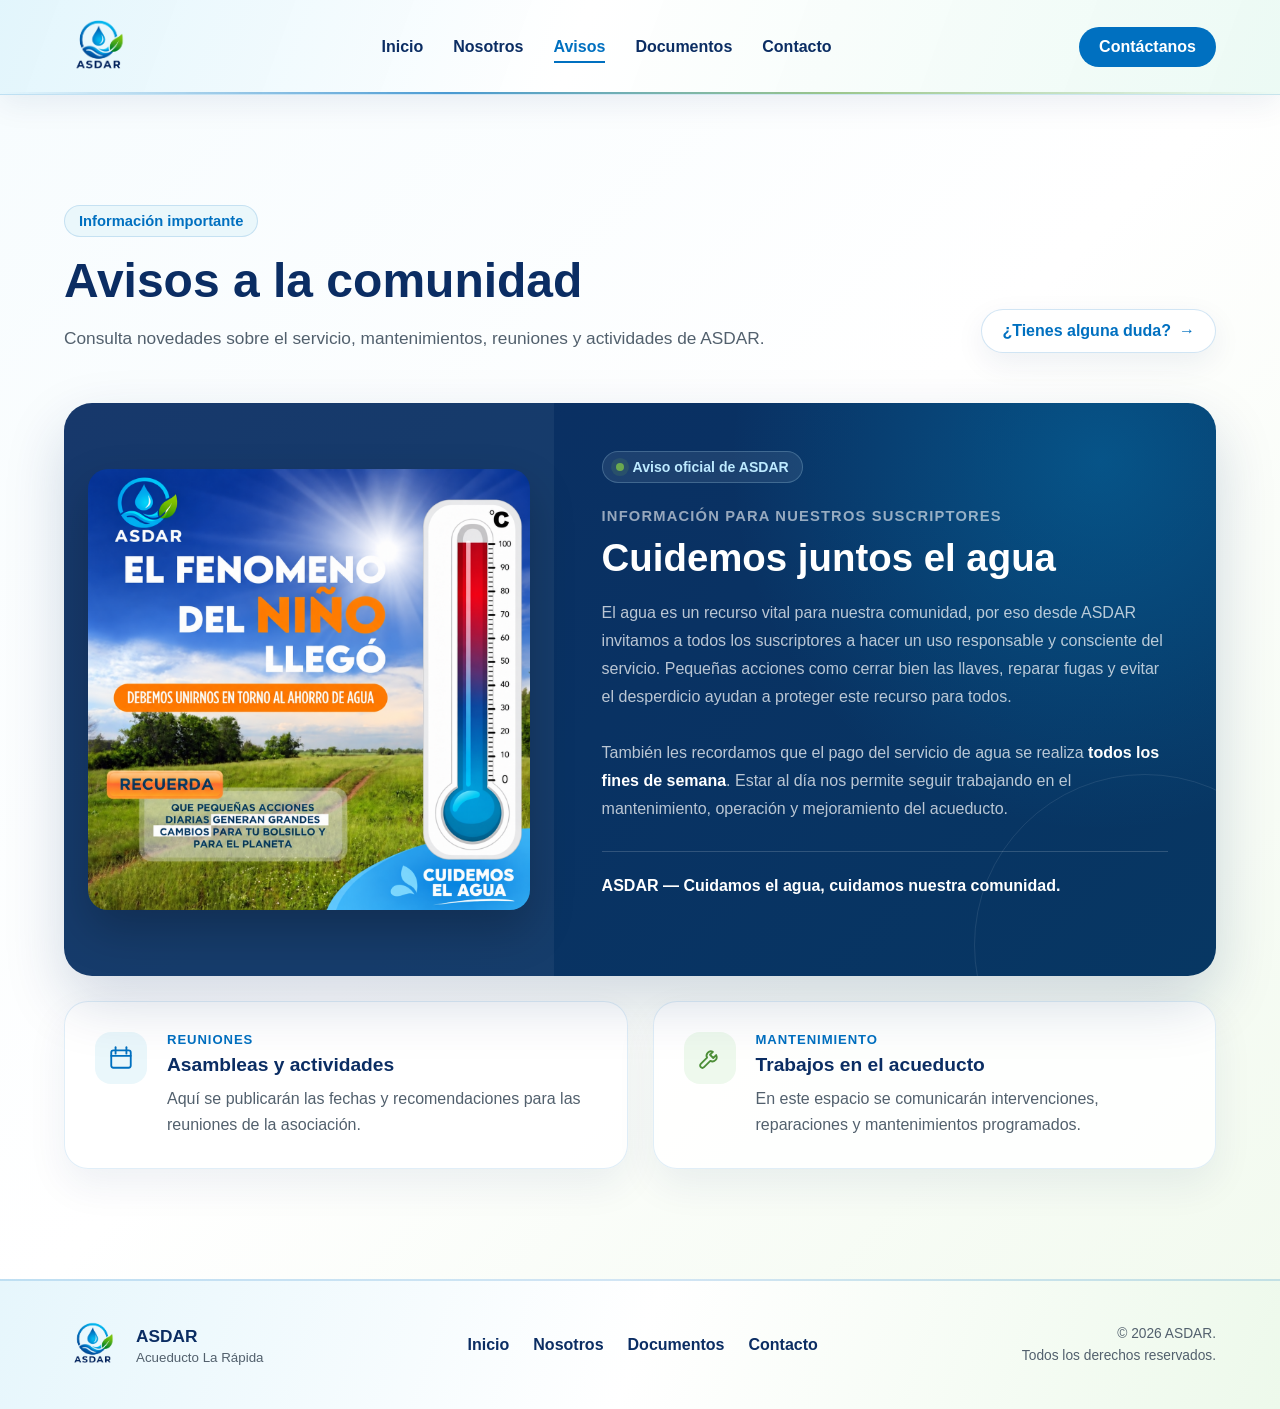
==== commit 97eb5be0: "avisos Avisos" ====
--- a/avisos.html
+++ b/avisos.html
@@ -2,7 +2,9 @@
 <html lang="es">
 <head><meta charset="UTF-8"><meta name="viewport" content="width=device-width, initial-scale=1.0"><title>ASDAR | Avisos</title><link rel="stylesheet" href="style.css"></head>
 <body>
+    <!-- Navegación principal. menu-activo indica que el usuario está en Avisos. -->
     <nav class="navegacion navegacion-interna"><a href="index.html" class="marca"><img src="Img/logo-asdar.png" alt="Logo de ASDAR" class="marca-logo"></a><div class="menu"><a href="index.html">Inicio</a><a href="nosotros.html">Nosotros</a><a href="avisos.html" class="menu-activo">Avisos</a><a href="documentos.html">Documentos</a><a href="contacto.html">Contacto</a></div><a href="contacto.html" class="boton-contacto">Contáctanos</a></nav>
+    <!-- Contenedor de avisos oficiales, mantenimientos y actividades comunitarias. -->
     <section id="avisos" class="avisos">
 
     <div class="avisos-contenido">
@@ -37,47 +39,46 @@
             <!-- Aviso principal -->
             <article class="aviso-principal">
 
+                <figure class="aviso-principal-imagen">
+                    <img
+                        src="Img/aviso-fenomeno-del-nino.png"
+                        alt="Aviso de ASDAR sobre el Fenómeno del Niño y el ahorro de agua"
+                    >
+                </figure>
+
                 <div class="aviso-principal-contenido">
 
                     <div class="aviso-estado">
                         <span class="aviso-estado-punto"></span>
-                        Espacio para aviso oficial
+                        Aviso oficial de ASDAR
                     </div>
 
                     <p class="aviso-fecha">
-                        Actualización pendiente
+                        Información para nuestros suscriptores
                     </p>
 
                     <h3>
-                        Aquí aparecerá el aviso más reciente de ASDAR
+                        Cuidemos juntos el agua
                     </h3>
 
-                    <p>
-                        Este espacio podrá utilizarse para informar sobre
-                        suspensiones del servicio, trabajos de mantenimiento,
-                        daños en la red o recomendaciones importantes para
-                        los suscriptores.
+                    <p class="aviso-texto">
+                        El agua es un recurso vital para nuestra comunidad, por eso
+                        desde ASDAR invitamos a todos los suscriptores a hacer un uso
+                        responsable y consciente del servicio. Pequeñas acciones como
+                        cerrar bien las llaves, reparar fugas y evitar el desperdicio
+                        ayudan a proteger este recurso para todos.
                     </p>
 
-                    <a href="contacto.html" class="aviso-enlace">
-                        Contactar a ASDAR
-                        <span aria-hidden="true">→</span>
-                    </a>
+                    <p class="aviso-texto">
+                        También les recordamos que el pago del servicio de agua se
+                        realiza <strong>todos los fines de semana</strong>. Estar al día
+                        nos permite seguir trabajando en el mantenimiento, operación y
+                        mejoramiento del acueducto.
+                    </p>
 
-                </div>
-
-                <div class="aviso-principal-icono">
-
-                    <svg
-                        viewBox="0 0 24 24"
-                        aria-hidden="true"
-                    >
-                        <path d="M4 13V9L16 4V18L4 13Z"></path>
-                        <path d="M16 8H19"></path>
-                        <path d="M16 14H19"></path>
-                        <path d="M6 14L7.5 20H11L9.5 15"></path>
-                    </svg>
-
+                    <p class="aviso-firma">
+                        <strong>ASDAR — Cuidamos el agua, cuidamos nuestra comunidad.</strong>
+                    </p>
                 </div>
 
             </article>
@@ -168,6 +169,7 @@
     </div>
 
 </section>
+    <!-- Pie de página compartido con los enlaces principales. -->
     <footer class="pie-pagina"><div class="pie-contenido"><a href="index.html" class="pie-marca"><img src="Img/logo-asdar.png" alt="ASDAR" class="pie-logo"><span class="pie-marca-texto"><strong>ASDAR</strong><small>Acueducto La Rápida</small></span></a><div class="pie-enlaces"><a href="index.html">Inicio</a><a href="nosotros.html">Nosotros</a><a href="documentos.html">Documentos</a><a href="contacto.html">Contacto</a></div><p class="pie-legal">© 2026 ASDAR.<br>Todos los derechos reservados.</p></div></footer>
 </body>
 </html>
--- a/style.css
+++ b/style.css
@@ -7,6 +7,7 @@
     padding: 0;
     box-sizing: border-box;
 }
+
 
 html {
     scroll-behavior: smooth;
@@ -1675,17 +1676,12 @@
     border-radius: 50%;
 }
 
-.boton-whatsapp-icono svg {
+.boton-whatsapp-icono img {
+    /* El tamaño fijo mantiene centrado el logotipo oficial dentro del círculo blanco. */
+    display: block;
     width: 25px;
     height: 25px;
-
-    fill: none;
-    stroke: currentColor;
-    stroke-width: 1.55;
-    stroke-linecap: round;
-    stroke-linejoin: round;
-}
-
+}
 
 /* =========================================
    PANEL DERECHO
@@ -2104,6 +2100,12 @@
     }
 }
 
+
+/*
+    HOJA DE ESTILOS PRINCIPAL DE ASDAR
+    Las clases agrupan la apariencia por secciones. Los bloques @media ubicados
+    más adelante adaptan esas mismas secciones a tabletas y teléfonos.
+*/
 
 /* =========================================
    PÁGINAS INTERNAS
@@ -2235,6 +2237,95 @@
     line-height: 1.65;
 }
 
+/* =========================================
+   HISTORIA Y PLACA DE FUNDACIÓN
+   Esta sección usa dos columnas en pantallas grandes y una sola en celulares.
+========================================= */
+.historia-asdar {
+    padding: 105px 24px;
+    background: linear-gradient(135deg, #eef8fc 0%, #f5fbf6 100%);
+}
+
+.historia-contenido {
+    width: min(1120px, 100%);
+    margin: 0 auto;
+    display: grid;
+    grid-template-columns: minmax(280px, 0.82fr) minmax(0, 1.18fr);
+    align-items: center;
+    gap: clamp(46px, 7vw, 90px);
+}
+
+.historia-placa {
+    margin: 0;
+    padding: 14px;
+    background: #ffffff;
+    border: 1px solid rgba(8, 121, 185, 0.15);
+    border-radius: 30px;
+    box-shadow: 0 24px 60px rgba(11, 45, 99, 0.14);
+    transform: rotate(-1.2deg);
+}
+
+.historia-placa img {
+    display: block;
+    width: 100%;
+    max-height: 690px;
+    object-fit: contain;
+    border-radius: 20px;
+}
+
+.historia-placa figcaption {
+    padding: 14px 8px 4px;
+    color: #5b6b7a;
+    font-size: 0.88rem;
+    text-align: center;
+}
+
+.historia-texto h2 {
+    max-width: 680px;
+    margin-bottom: 24px;
+    color: #0b2d63;
+    font-size: clamp(2.2rem, 4.5vw, 4rem);
+    line-height: 1.05;
+}
+
+.historia-texto > p:not(.recorrido-etiqueta) {
+    max-width: 680px;
+    margin-bottom: 18px;
+    color: #425466;
+    font-size: 1.06rem;
+    line-height: 1.8;
+}
+
+.historia-texto strong {
+    color: #0879b9;
+}
+
+.historia-fecha {
+    display: inline-block;
+    margin-top: 14px;
+    padding: 10px 18px;
+    color: #ffffff;
+    background: linear-gradient(135deg, #0879b9, #2f9464);
+    border-radius: 999px;
+    font-weight: 800;
+    letter-spacing: 0.12em;
+}
+
+@media (max-width: 850px) {
+    .historia-asdar {
+        padding: 80px 20px;
+    }
+
+    .historia-contenido {
+        grid-template-columns: 1fr;
+    }
+
+    .historia-placa {
+        width: min(560px, 100%);
+        margin: 0 auto;
+        transform: none;
+    }
+}
 /* Recorrido comunitario: del nacimiento del agua a los hogares */
 .recorrido-agua {
     position: relative;
@@ -2329,8 +2420,15 @@
 }
 
 .galeria-controles {
+    /* El contenedor ocupa toda la imagen y separa una flecha a cada lado. */
+    position: absolute;
+    inset: 0;
+    z-index: 3;
     display: flex;
-    gap: 10px;
+    align-items: center;
+    justify-content: space-between;
+    padding: 0 18px;
+    pointer-events: none;
 }
 
 .galeria-flecha {
@@ -2338,22 +2436,25 @@
     place-items: center;
     width: 52px;
     height: 52px;
-    padding: 0 0 2px;
+    padding: 0 0 3px;
     color: #ffffff;
-    background: #0879b9;
-    border: 0;
+    background: rgba(4, 42, 69, 0.78);
+    border: 1px solid rgba(255, 255, 255, 0.5);
     border-radius: 50%;
     font-family: Arial, sans-serif;
-    font-size: 1.5rem;
+    font-size: 1.55rem;
     line-height: 1;
     text-align: center;
     cursor: pointer;
+    pointer-events: auto;
+    backdrop-filter: blur(8px);
+    box-shadow: 0 8px 24px rgba(2, 27, 47, 0.28);
     transition: transform 0.2s ease, background 0.2s ease;
 }
 
 .galeria-flecha:hover {
-    background: #075e91;
-    transform: translateY(-2px);
+    background: rgba(8, 121, 185, 0.95);
+    transform: scale(1.08);
 }
 
 .galeria-flecha:focus-visible,
@@ -2366,6 +2467,9 @@
     position: relative;
     overflow: hidden;
     min-height: 650px;
+    /* Permite desplazar la página verticalmente y reservar el gesto horizontal para la galería. */
+    touch-action: pan-y;
+    user-select: none;
     border-radius: 28px;
     box-shadow: 0 28px 65px rgba(5, 48, 79, 0.18);
 }
@@ -2612,3 +2716,132 @@
         padding: 20px;
     }
 }
+
+
+/* En celulares las flechas se acercan a los bordes y ocupan menos espacio. */
+@media (max-width: 600px) {
+    .galeria-controles {
+        padding: 0 10px;
+    }
+
+    .galeria-flecha {
+        width: 44px;
+        height: 44px;
+        font-size: 1.35rem;
+    }
+}
+
+
+/* =========================================
+   AVISO DESTACADO: CUIDEMOS EL AGUA
+========================================= */
+
+.avisos-grid {
+    grid-template-columns: 1fr;
+}
+
+.aviso-principal {
+    grid-column: 1 / -1;
+    min-height: auto;
+    padding: 0;
+
+    display: grid;
+    grid-template-columns: minmax(320px, 0.85fr) minmax(0, 1.15fr);
+    align-items: stretch;
+    gap: 0;
+}
+
+.aviso-principal-imagen {
+    position: relative;
+    z-index: 1;
+
+    margin: 0;
+    padding: 24px;
+
+    display: grid;
+    place-items: center;
+
+    background-color: rgba(255, 255, 255, 0.05);
+}
+
+.aviso-principal-imagen img {
+    display: block;
+    width: 100%;
+    height: auto;
+    max-height: 560px;
+
+    object-fit: contain;
+    border-radius: 20px;
+
+    box-shadow: 0 20px 45px rgba(0, 0, 0, 0.22);
+}
+
+.aviso-principal-contenido {
+    max-width: none;
+    padding: 48px;
+}
+
+.aviso-principal h3 {
+    max-width: 680px;
+}
+
+.aviso-principal-contenido .aviso-texto {
+    max-width: 720px;
+    margin-bottom: 18px;
+}
+
+.aviso-principal-contenido .aviso-texto strong,
+.aviso-firma strong {
+    color: #ffffff;
+}
+
+.aviso-principal-contenido .aviso-firma {
+    max-width: 720px;
+    margin: 26px 0 0;
+    padding-top: 20px;
+
+    color: #ffffff;
+    border-top: 1px solid rgba(255, 255, 255, 0.16);
+    line-height: 1.6;
+}
+
+.avisos-secundarios {
+    grid-column: 1 / -1;
+    grid-template-columns: repeat(2, minmax(0, 1fr));
+}
+
+@media (max-width: 900px) {
+    .aviso-principal {
+        grid-template-columns: 1fr;
+    }
+
+    .aviso-principal-imagen {
+        padding: 24px 24px 0;
+    }
+
+    .aviso-principal-imagen img {
+        width: min(100%, 520px);
+    }
+}
+
+@media (max-width: 600px) {
+    .aviso-principal-imagen {
+        padding: 16px 16px 0;
+    }
+
+    .aviso-principal-imagen img {
+        border-radius: 16px;
+    }
+
+    .aviso-principal-contenido {
+        padding: 30px 24px 34px;
+    }
+
+    .aviso-principal h3 {
+        font-size: 2rem;
+    }
+
+    .avisos-secundarios {
+        grid-template-columns: 1fr;
+    }
+}
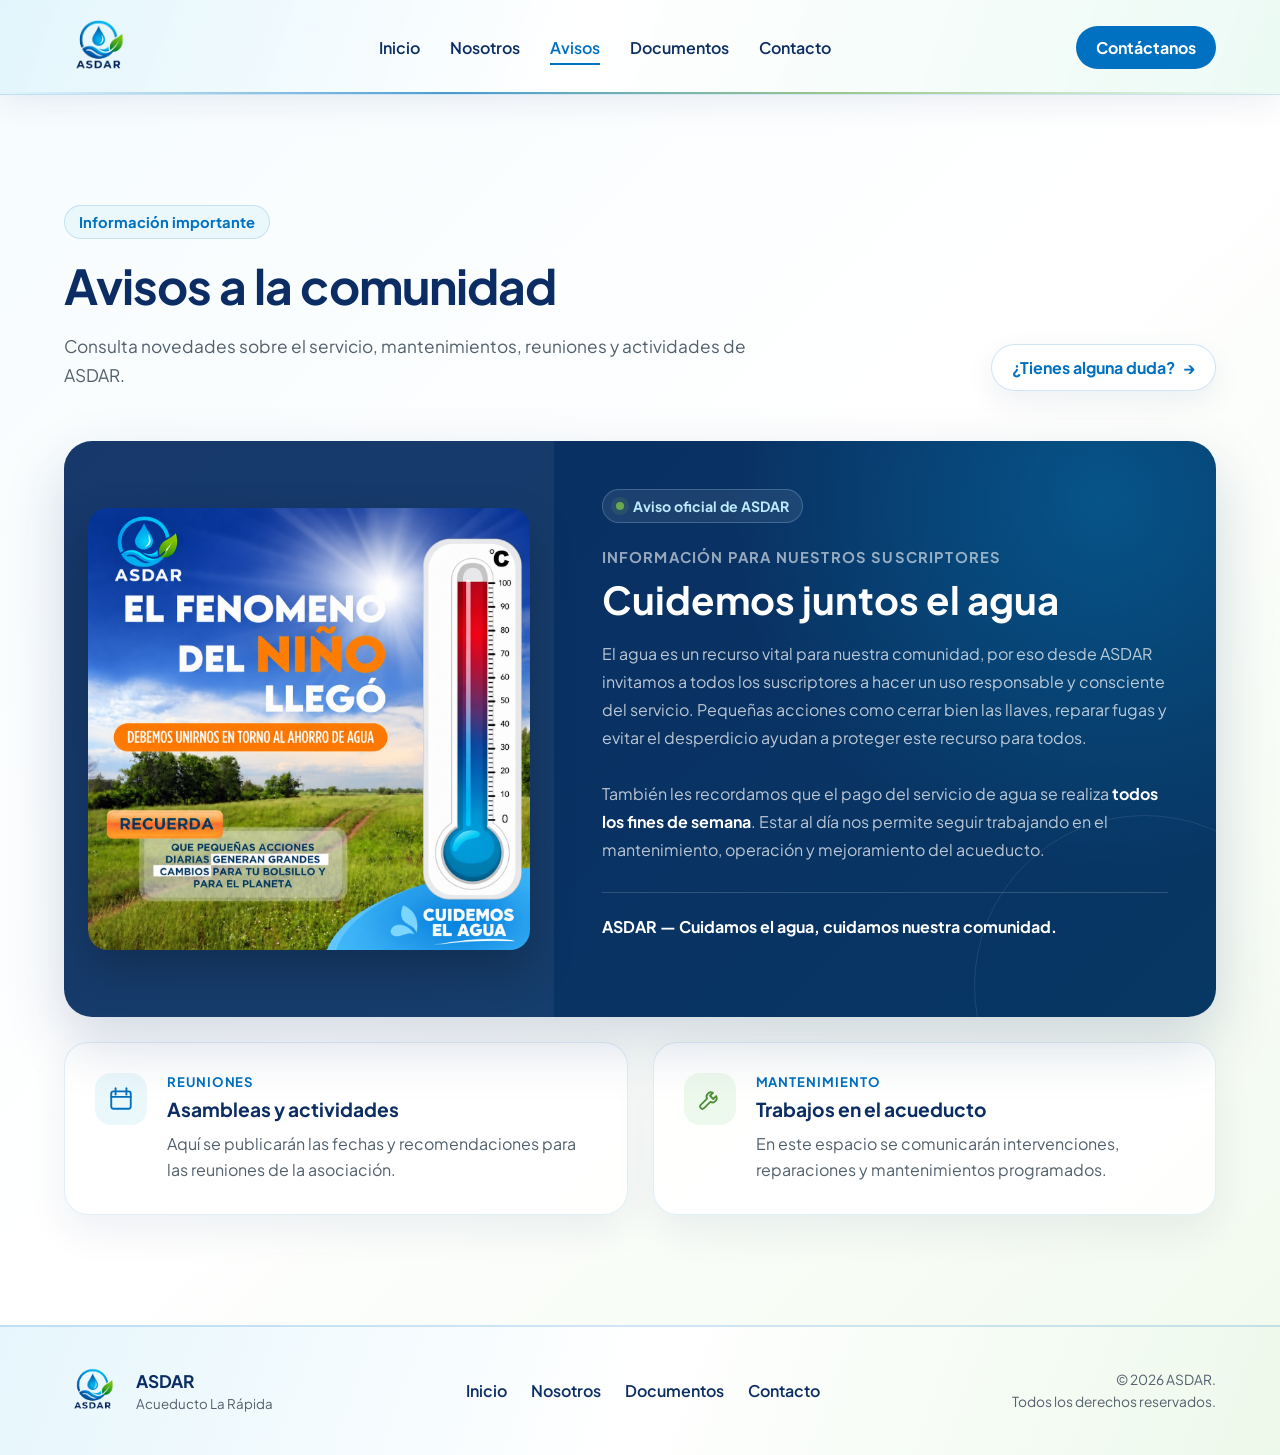
==== commit c06d8233: "Mejoras" ====
--- a/avisos.html
+++ b/avisos.html
@@ -1,9 +1,9 @@
 <!DOCTYPE html>
 <html lang="es">
-<head><meta charset="UTF-8"><meta name="viewport" content="width=device-width, initial-scale=1.0"><title>ASDAR | Avisos</title><link rel="stylesheet" href="style.css"></head>
+<head><meta charset="UTF-8"><meta name="viewport" content="width=device-width, initial-scale=1.0"><title>ASDAR | Avisos</title><link rel="preconnect" href="https://fonts.googleapis.com"><link rel="preconnect" href="https://fonts.gstatic.com" crossorigin><link href="https://fonts.googleapis.com/css2?family=Plus+Jakarta+Sans:wght@400;500;600;700;800&display=swap" rel="stylesheet"><link rel="stylesheet" href="style.css"></head>
 <body>
     <!-- Navegación principal. menu-activo indica que el usuario está en Avisos. -->
-    <nav class="navegacion navegacion-interna"><a href="index.html" class="marca"><img src="Img/logo-asdar.png" alt="Logo de ASDAR" class="marca-logo"></a><div class="menu"><a href="index.html">Inicio</a><a href="nosotros.html">Nosotros</a><a href="avisos.html" class="menu-activo">Avisos</a><a href="documentos.html">Documentos</a><a href="contacto.html">Contacto</a></div><a href="contacto.html" class="boton-contacto">Contáctanos</a></nav>
+    <nav class="navegacion navegacion-interna"><a href="index.html" class="marca"><img src="Img/logo-asdar.png" alt="Logo de ASDAR" class="marca-logo"></a><div class="menu" id="menu-principal"><a href="index.html">Inicio</a><a href="nosotros.html">Nosotros</a><a href="avisos.html" class="menu-activo" aria-current="page">Avisos</a><a href="documentos.html">Documentos</a><a href="contacto.html">Contacto</a></div><a href="contacto.html" class="boton-contacto">Contáctanos</a><button type="button" class="menu-boton" aria-label="Abrir menú" aria-expanded="false" aria-controls="menu-principal"><span></span><span></span><span></span></button></nav>
     <!-- Contenedor de avisos oficiales, mantenimientos y actividades comunitarias. -->
     <section id="avisos" class="avisos">
 
@@ -171,5 +171,7 @@
 </section>
     <!-- Pie de página compartido con los enlaces principales. -->
     <footer class="pie-pagina"><div class="pie-contenido"><a href="index.html" class="pie-marca"><img src="Img/logo-asdar.png" alt="ASDAR" class="pie-logo"><span class="pie-marca-texto"><strong>ASDAR</strong><small>Acueducto La Rápida</small></span></a><div class="pie-enlaces"><a href="index.html">Inicio</a><a href="nosotros.html">Nosotros</a><a href="documentos.html">Documentos</a><a href="contacto.html">Contacto</a></div><p class="pie-legal">© 2026 ASDAR.<br>Todos los derechos reservados.</p></div></footer>
+    <!-- Menú móvil y funciones compartidas. -->
+    <script src="menu.js"></script>
 </body>
 </html>
--- a/style.css
+++ b/style.css
@@ -2845,3 +2845,836 @@
         grid-template-columns: 1fr;
     }
 }
+
+
+/* =========================================================================
+   MEJORAS 2026
+   Este bloque va al final a propósito: sus reglas reemplazan a las anteriores
+   cuando ambas apuntan al mismo elemento.
+========================================================================= */
+
+/* ---------- Tipografía general ---------- */
+
+body {
+    font-family: "Plus Jakarta Sans", Arial, Helvetica, sans-serif;
+    -webkit-font-smoothing: antialiased;
+}
+
+h1,
+h2 {
+    letter-spacing: -0.02em;
+}
+
+/* Contorno visible al navegar con teclado (accesibilidad). */
+a:focus-visible,
+button:focus-visible {
+    outline: 3px solid #00a8e8;
+    outline-offset: 3px;
+    border-radius: 8px;
+}
+
+
+/* ---------- Navegación fija y compacta ---------- */
+
+.navegacion,
+.navegacion-interna {
+    position: sticky;
+    top: 0;
+    z-index: 50;
+    transition: min-height 0.25s ease, box-shadow 0.25s ease;
+}
+
+.navegacion .marca-logo {
+    transition: height 0.25s ease, transform 0.25s ease, filter 0.25s ease;
+}
+
+.navegacion.navegacion-compacta {
+    min-height: 70px;
+    box-shadow: 0 10px 30px rgba(11, 45, 99, 0.12);
+}
+
+.navegacion.navegacion-compacta .marca-logo {
+    height: 52px;
+}
+
+
+/* ---------- Botón hamburguesa ---------- */
+
+.menu-boton {
+    display: none;
+    flex-direction: column;
+    align-items: center;
+    justify-content: center;
+    gap: 5px;
+
+    width: 46px;
+    height: 46px;
+    flex-shrink: 0;
+
+    background: #ffffff;
+    border: 1px solid rgba(0, 112, 192, 0.22);
+    border-radius: 14px;
+    box-shadow: 0 4px 14px rgba(11, 45, 99, 0.08);
+
+    cursor: pointer;
+}
+
+.menu-boton span {
+    display: block;
+    width: 20px;
+    height: 2px;
+    border-radius: 2px;
+    background: #0b2d63;
+    transition: transform 0.25s ease, opacity 0.2s ease;
+}
+
+.menu-abierto .menu-boton span:nth-child(1) {
+    transform: translateY(7px) rotate(45deg);
+}
+
+.menu-abierto .menu-boton span:nth-child(2) {
+    opacity: 0;
+}
+
+.menu-abierto .menu-boton span:nth-child(3) {
+    transform: translateY(-7px) rotate(-45deg);
+}
+
+@media (max-width: 850px) {
+    .navegacion {
+        gap: 12px;
+    }
+
+    .menu-boton {
+        display: inline-flex;
+    }
+
+    .boton-contacto {
+        margin-left: auto;
+    }
+
+    /* El menú se convierte en un panel desplegable debajo de la barra. */
+    .menu {
+        display: flex;
+        flex-direction: column;
+        align-items: stretch;
+        gap: 4px;
+
+        position: absolute;
+        top: calc(100% + 10px);
+        left: 16px;
+        right: 16px;
+
+        padding: 10px;
+
+        background: #ffffff;
+        border: 1px solid rgba(0, 112, 192, 0.14);
+        border-radius: 20px;
+        box-shadow: 0 24px 50px rgba(11, 45, 99, 0.18);
+
+        opacity: 0;
+        visibility: hidden;
+        transform: translateY(-8px);
+        transition: opacity 0.2s ease, transform 0.2s ease, visibility 0.2s;
+    }
+
+    .menu-abierto .menu {
+        opacity: 1;
+        visibility: visible;
+        transform: none;
+    }
+
+    .menu a {
+        padding: 14px 16px;
+        border-radius: 12px;
+        font-size: 1.05rem;
+    }
+
+    .menu a::after {
+        display: none;
+    }
+
+    .menu a:hover,
+    .menu a.menu-activo {
+        background: #eaf7fb;
+    }
+}
+
+@media (max-width: 380px) {
+    .boton-contacto {
+        display: none;
+    }
+
+    .menu-boton {
+        margin-left: auto;
+    }
+}
+
+
+/* ---------- Franja de aviso ---------- */
+
+.franja-aviso {
+    position: relative;
+    z-index: 60;
+
+    display: flex;
+    align-items: center;
+    justify-content: center;
+
+    padding: 10px 52px 10px 5%;
+
+    color: #ffffff;
+    background: linear-gradient(90deg, #0b2d63 0%, #0a4f8f 55%, #1f7a55 100%);
+    font-size: 0.93rem;
+}
+
+.franja-contenido {
+    display: flex;
+    flex-wrap: wrap;
+    align-items: center;
+    justify-content: center;
+    gap: 8px 16px;
+    text-align: center;
+}
+
+.franja-contenido p {
+    line-height: 1.45;
+}
+
+.franja-pago {
+    padding-left: 14px;
+    margin-left: 6px;
+    border-left: 1px solid rgba(255, 255, 255, 0.35);
+}
+
+.franja-etiqueta {
+    display: inline-flex;
+    align-items: center;
+    gap: 7px;
+
+    padding: 4px 11px;
+
+    background: rgba(255, 255, 255, 0.14);
+    border: 1px solid rgba(255, 255, 255, 0.25);
+    border-radius: 999px;
+
+    font-size: 0.78rem;
+    font-weight: 700;
+    letter-spacing: 0.04em;
+    text-transform: uppercase;
+}
+
+.franja-punto {
+    display: inline-block;
+    width: 8px;
+    height: 8px;
+    border-radius: 50%;
+    background: #ffb547;
+    box-shadow: 0 0 0 0 rgba(255, 181, 71, 0.7);
+    animation: pulso-aviso 2s infinite;
+}
+
+@keyframes pulso-aviso {
+    0% { box-shadow: 0 0 0 0 rgba(255, 181, 71, 0.7); }
+    70% { box-shadow: 0 0 0 8px rgba(255, 181, 71, 0); }
+    100% { box-shadow: 0 0 0 0 rgba(255, 181, 71, 0); }
+}
+
+.franja-enlace {
+    color: #ffffff;
+    font-weight: 700;
+    text-decoration: underline;
+    text-underline-offset: 3px;
+    white-space: nowrap;
+}
+
+.franja-cerrar {
+    position: absolute;
+    top: 50%;
+    right: 12px;
+    transform: translateY(-50%);
+
+    width: 32px;
+    height: 32px;
+
+    color: #ffffff;
+    background: transparent;
+    border: 0;
+    border-radius: 50%;
+
+    font-size: 1.5rem;
+    line-height: 1;
+    cursor: pointer;
+}
+
+.franja-cerrar:hover {
+    background: rgba(255, 255, 255, 0.15);
+}
+
+@media (max-width: 600px) {
+    .franja-aviso {
+        justify-content: flex-start;
+        padding: 10px 46px 10px 16px;
+        font-size: 0.86rem;
+    }
+
+    .franja-contenido {
+        justify-content: flex-start;
+        text-align: left;
+    }
+
+    .franja-pago {
+        display: block;
+        padding-left: 0;
+        margin-left: 0;
+        border-left: 0;
+    }
+}
+
+
+/* ---------- Portada del Inicio ---------- */
+
+.pagina-inicio .hero {
+    min-height: calc(100svh - 95px);
+    padding: 70px 20px 70px;
+}
+
+.hero-acciones {
+    display: flex;
+    flex-wrap: wrap;
+    justify-content: center;
+    gap: 12px;
+}
+
+.boton-principal {
+    box-shadow: 0 10px 24px rgba(0, 112, 192, 0.28);
+}
+
+.boton-secundario {
+    display: inline-block;
+    padding: 14px 26px;
+
+    color: #0b2d63;
+    background: rgba(255, 255, 255, 0.85);
+    border: 1px solid rgba(11, 45, 99, 0.18);
+    border-radius: 999px;
+
+    font-weight: 700;
+    text-decoration: none;
+
+    transition: transform 0.25s ease, border-color 0.25s ease, background 0.25s ease;
+}
+
+.boton-secundario:hover {
+    background: #ffffff;
+    border-color: #0070c0;
+    transform: translateY(-3px);
+}
+
+/* Entrada suave del contenido de la portada al cargar la página. */
+@media (prefers-reduced-motion: no-preference) {
+    .hero-contenido > * {
+        animation: entrada-hero 0.8s cubic-bezier(0.2, 0.7, 0.2, 1) both;
+    }
+
+    .hero-contenido > :nth-child(2) { animation-delay: 0.08s; }
+    .hero-contenido > :nth-child(3) { animation-delay: 0.16s; }
+    .hero-contenido > :nth-child(4) { animation-delay: 0.24s; }
+    .hero-contenido > :nth-child(5) { animation-delay: 0.32s; }
+}
+
+@keyframes entrada-hero {
+    from {
+        opacity: 0;
+        transform: translateY(18px);
+    }
+    to {
+        opacity: 1;
+        transform: none;
+    }
+}
+
+@media (max-width: 600px) {
+    .pagina-inicio .hero {
+        min-height: auto;
+        padding: 56px 18px 64px;
+    }
+
+    .hero-acciones a {
+        width: 100%;
+        max-width: 320px;
+    }
+}
+
+
+/* ---------- Aparición al hacer scroll ---------- */
+
+.js-aparecer [data-aparecer] {
+    opacity: 0;
+    transform: translateY(26px);
+    transition:
+        opacity 0.7s ease var(--retraso, 0ms),
+        transform 0.7s cubic-bezier(0.2, 0.7, 0.2, 1) var(--retraso, 0ms);
+}
+
+.js-aparecer [data-aparecer].visible {
+    opacity: 1;
+    transform: none;
+}
+
+
+/* ---------- Tarjetas de servicios ---------- */
+
+.servicio-tarjeta {
+    transition: transform 0.3s ease, box-shadow 0.3s ease, border-color 0.3s ease;
+}
+
+.servicio-tarjeta:hover {
+    transform: translateY(-6px);
+    border-color: rgba(0, 112, 192, 0.28);
+    box-shadow: 0 22px 44px rgba(11, 45, 99, 0.12);
+}
+
+/* Al usar transform en hover, evitamos conflicto con la animación de aparición. */
+.js-aparecer .servicio-tarjeta.visible:hover {
+    transform: translateY(-6px);
+}
+
+
+/* ---------- Sección: la planta ---------- */
+
+.inicio-planta {
+    padding: 110px 5%;
+    background: #ffffff;
+}
+
+.inicio-planta-contenido {
+    display: grid;
+    grid-template-columns: 1.1fr 1fr;
+    align-items: center;
+    gap: clamp(40px, 6vw, 80px);
+
+    max-width: 1250px;
+    margin: 0 auto;
+}
+
+.inicio-planta-foto {
+    position: relative;
+    margin: 0;
+}
+
+.inicio-planta-foto img {
+    display: block;
+    width: 100%;
+    height: auto;
+    aspect-ratio: 4 / 3;
+    object-fit: cover;
+
+    border-radius: 28px;
+    box-shadow: 0 30px 60px rgba(11, 45, 99, 0.18);
+}
+
+.inicio-planta-foto figcaption {
+    position: absolute;
+    left: 22px;
+    bottom: 22px;
+
+    display: flex;
+    align-items: center;
+    gap: 12px;
+
+    padding: 12px 18px 12px 12px;
+
+    background: rgba(255, 255, 255, 0.94);
+    border-radius: 18px;
+    box-shadow: 0 12px 30px rgba(11, 45, 99, 0.18);
+    backdrop-filter: blur(8px);
+}
+
+.inicio-planta-foto figcaption span:last-child {
+    display: flex;
+    flex-direction: column;
+    color: #52606d;
+    font-size: 0.85rem;
+}
+
+.inicio-planta-foto figcaption strong {
+    color: #0b2d63;
+    font-size: 0.98rem;
+}
+
+.inicio-planta-sello {
+    display: grid;
+    place-items: center;
+    width: 42px;
+    height: 42px;
+    border-radius: 12px;
+    background: #0070c0;
+}
+
+.inicio-planta-sello svg,
+.inicio-consejo-icono svg,
+.inicio-pago-icono svg,
+.boton-telefono svg {
+    width: 22px;
+    height: 22px;
+    fill: none;
+    stroke: currentColor;
+    stroke-width: 1.8;
+    stroke-linecap: round;
+    stroke-linejoin: round;
+}
+
+.inicio-planta-sello svg {
+    color: #ffffff;
+}
+
+.inicio-planta-texto h2 {
+    margin-bottom: 20px;
+    color: #0b2d63;
+    font-size: clamp(1.9rem, 3.4vw, 2.7rem);
+    line-height: 1.15;
+}
+
+.inicio-planta-texto > p:not(.seccion-etiqueta) {
+    margin-bottom: 14px;
+    color: #52606d;
+    font-size: 1.05rem;
+    line-height: 1.75;
+}
+
+.inicio-cifras {
+    display: grid;
+    grid-template-columns: repeat(3, 1fr);
+    gap: 14px;
+    margin: 30px 0;
+}
+
+.inicio-cifras div {
+    padding: 18px 16px;
+    background: linear-gradient(160deg, #f2fafd, #eef8ee);
+    border: 1px solid rgba(0, 112, 192, 0.12);
+    border-radius: 18px;
+}
+
+.inicio-cifras dt {
+    margin-bottom: 6px;
+    color: #0070c0;
+    font-size: 1.9rem;
+    font-weight: 800;
+    letter-spacing: -0.02em;
+}
+
+.inicio-cifras div:nth-child(2) dt {
+    color: #25865d;
+}
+
+.inicio-cifras dd {
+    color: #52606d;
+    font-size: 0.86rem;
+    line-height: 1.45;
+}
+
+.enlace-flecha {
+    display: inline-flex;
+    align-items: center;
+    gap: 8px;
+    color: #0070c0;
+    font-weight: 700;
+    text-decoration: none;
+}
+
+.enlace-flecha span {
+    transition: transform 0.25s ease;
+}
+
+.enlace-flecha:hover span {
+    transform: translateX(4px);
+}
+
+
+/* ---------- Sección: aviso destacado ---------- */
+
+.inicio-aviso {
+    position: relative;
+    overflow: hidden;
+    padding: 110px 5%;
+
+    color: #ffffff;
+    background:
+        radial-gradient(circle at 85% 15%, rgba(0, 168, 232, 0.25), transparent 45%),
+        radial-gradient(circle at 10% 90%, rgba(106, 168, 79, 0.22), transparent 45%),
+        #0b2d63;
+}
+
+.inicio-aviso-contenido {
+    display: grid;
+    grid-template-columns: minmax(0, 0.85fr) minmax(0, 1fr);
+    align-items: center;
+    gap: clamp(40px, 6vw, 80px);
+
+    max-width: 1150px;
+    margin: 0 auto;
+}
+
+.inicio-aviso-imagen {
+    margin: 0;
+}
+
+.inicio-aviso-imagen img {
+    display: block;
+    width: 100%;
+    height: auto;
+    border-radius: 26px;
+    box-shadow: 0 30px 70px rgba(0, 0, 0, 0.35);
+    transform: rotate(-2deg);
+    transition: transform 0.4s ease;
+}
+
+.inicio-aviso-imagen img:hover {
+    transform: rotate(0deg) scale(1.02);
+}
+
+.inicio-aviso-estado {
+    display: inline-flex;
+    align-items: center;
+    gap: 9px;
+    margin-bottom: 18px;
+    padding: 7px 14px;
+
+    background: rgba(255, 255, 255, 0.1);
+    border: 1px solid rgba(255, 255, 255, 0.22);
+    border-radius: 999px;
+
+    font-size: 0.85rem;
+    font-weight: 700;
+}
+
+.inicio-aviso-texto h2 {
+    margin-bottom: 18px;
+    font-size: clamp(1.9rem, 3.4vw, 2.7rem);
+    line-height: 1.15;
+}
+
+.inicio-aviso-intro {
+    margin-bottom: 24px;
+    color: #cfe3f5;
+    font-size: 1.05rem;
+    line-height: 1.7;
+}
+
+.inicio-consejos {
+    display: grid;
+    gap: 10px;
+    margin-bottom: 24px;
+    list-style: none;
+}
+
+.inicio-consejos li {
+    display: flex;
+    align-items: center;
+    gap: 14px;
+
+    padding: 12px 16px 12px 12px;
+
+    background: rgba(255, 255, 255, 0.07);
+    border: 1px solid rgba(255, 255, 255, 0.12);
+    border-radius: 16px;
+
+    font-weight: 600;
+}
+
+.inicio-consejo-icono {
+    display: grid;
+    place-items: center;
+    flex-shrink: 0;
+    width: 40px;
+    height: 40px;
+    color: #7fd3ff;
+    background: rgba(0, 168, 232, 0.16);
+    border-radius: 12px;
+}
+
+.inicio-pago {
+    display: flex;
+    align-items: flex-start;
+    gap: 14px;
+    margin-bottom: 30px;
+    padding: 16px 18px;
+
+    color: #0b2d63;
+    background: #fff4e2;
+    border-radius: 16px;
+    line-height: 1.55;
+}
+
+.inicio-pago-icono {
+    display: grid;
+    place-items: center;
+    flex-shrink: 0;
+    width: 40px;
+    height: 40px;
+    color: #ffffff;
+    background: #f08a00;
+    border-radius: 12px;
+}
+
+.boton-claro {
+    display: inline-block;
+    padding: 14px 26px;
+
+    color: #0b2d63;
+    background: #ffffff;
+    border-radius: 999px;
+
+    font-weight: 700;
+    text-decoration: none;
+
+    transition: transform 0.25s ease, background 0.25s ease;
+}
+
+.boton-claro:hover {
+    background: #eaf7fb;
+    transform: translateY(-3px);
+}
+
+
+/* ---------- Sección: reportar un daño ---------- */
+
+.inicio-reporte {
+    padding: 90px 5%;
+    background: linear-gradient(180deg, #f5fbfe 0%, #ffffff 100%);
+    scroll-margin-top: 80px;
+}
+
+.inicio-reporte-contenido {
+    display: grid;
+    grid-template-columns: 1.3fr auto;
+    align-items: center;
+    gap: 40px;
+
+    max-width: 1150px;
+    margin: 0 auto;
+    padding: clamp(32px, 5vw, 56px);
+
+    background: #ffffff;
+    border: 1px solid rgba(0, 112, 192, 0.14);
+    border-radius: 32px;
+    box-shadow: 0 24px 60px rgba(11, 45, 99, 0.1);
+}
+
+.inicio-reporte h2 {
+    margin-bottom: 14px;
+    color: #0b2d63;
+    font-size: clamp(1.7rem, 3vw, 2.3rem);
+    line-height: 1.2;
+}
+
+.inicio-reporte-contenido > div > p:not(.seccion-etiqueta) {
+    max-width: 560px;
+    color: #52606d;
+    font-size: 1.05rem;
+    line-height: 1.7;
+}
+
+.inicio-reporte-acciones {
+    display: grid;
+    gap: 12px;
+}
+
+.boton-whatsapp-inicio,
+.boton-telefono {
+    display: inline-flex;
+    align-items: center;
+    justify-content: center;
+    gap: 10px;
+
+    padding: 15px 26px;
+    border-radius: 999px;
+
+    font-weight: 700;
+    text-decoration: none;
+    white-space: nowrap;
+
+    transition: transform 0.25s ease, box-shadow 0.25s ease, background 0.25s ease;
+}
+
+.boton-whatsapp-inicio {
+    color: #ffffff;
+    background: #1fa855;
+    box-shadow: 0 10px 24px rgba(31, 168, 85, 0.3);
+}
+
+.boton-whatsapp-inicio:hover {
+    background: #178a45;
+    transform: translateY(-3px);
+}
+
+.boton-telefono {
+    color: #0b2d63;
+    background: #eaf7fb;
+    border: 1px solid rgba(0, 112, 192, 0.2);
+}
+
+.boton-telefono:hover {
+    background: #dff1fa;
+    transform: translateY(-3px);
+}
+
+
+/* ---------- Adaptación de las secciones nuevas ---------- */
+
+@media (max-width: 900px) {
+    .inicio-planta-contenido,
+    .inicio-aviso-contenido,
+    .inicio-reporte-contenido {
+        grid-template-columns: 1fr;
+    }
+
+    .inicio-aviso-imagen {
+        max-width: 460px;
+        margin: 0 auto;
+    }
+}
+
+@media (max-width: 600px) {
+    .inicio-planta,
+    .inicio-aviso {
+        padding: 80px 18px;
+    }
+
+    .inicio-reporte {
+        padding: 64px 18px;
+    }
+
+    .inicio-cifras {
+        grid-template-columns: 1fr;
+    }
+
+    .inicio-cifras div {
+        display: flex;
+        align-items: center;
+        gap: 16px;
+    }
+
+    .inicio-cifras dt {
+        min-width: 86px;
+        margin-bottom: 0;
+        font-size: 1.6rem;
+    }
+
+    .inicio-planta-foto figcaption {
+        left: 12px;
+        right: 12px;
+        bottom: 12px;
+    }
+
+    .inicio-reporte-contenido {
+        border-radius: 24px;
+    }
+
+    .boton-whatsapp-inicio,
+    .boton-telefono {
+        white-space: normal;
+    }
+}
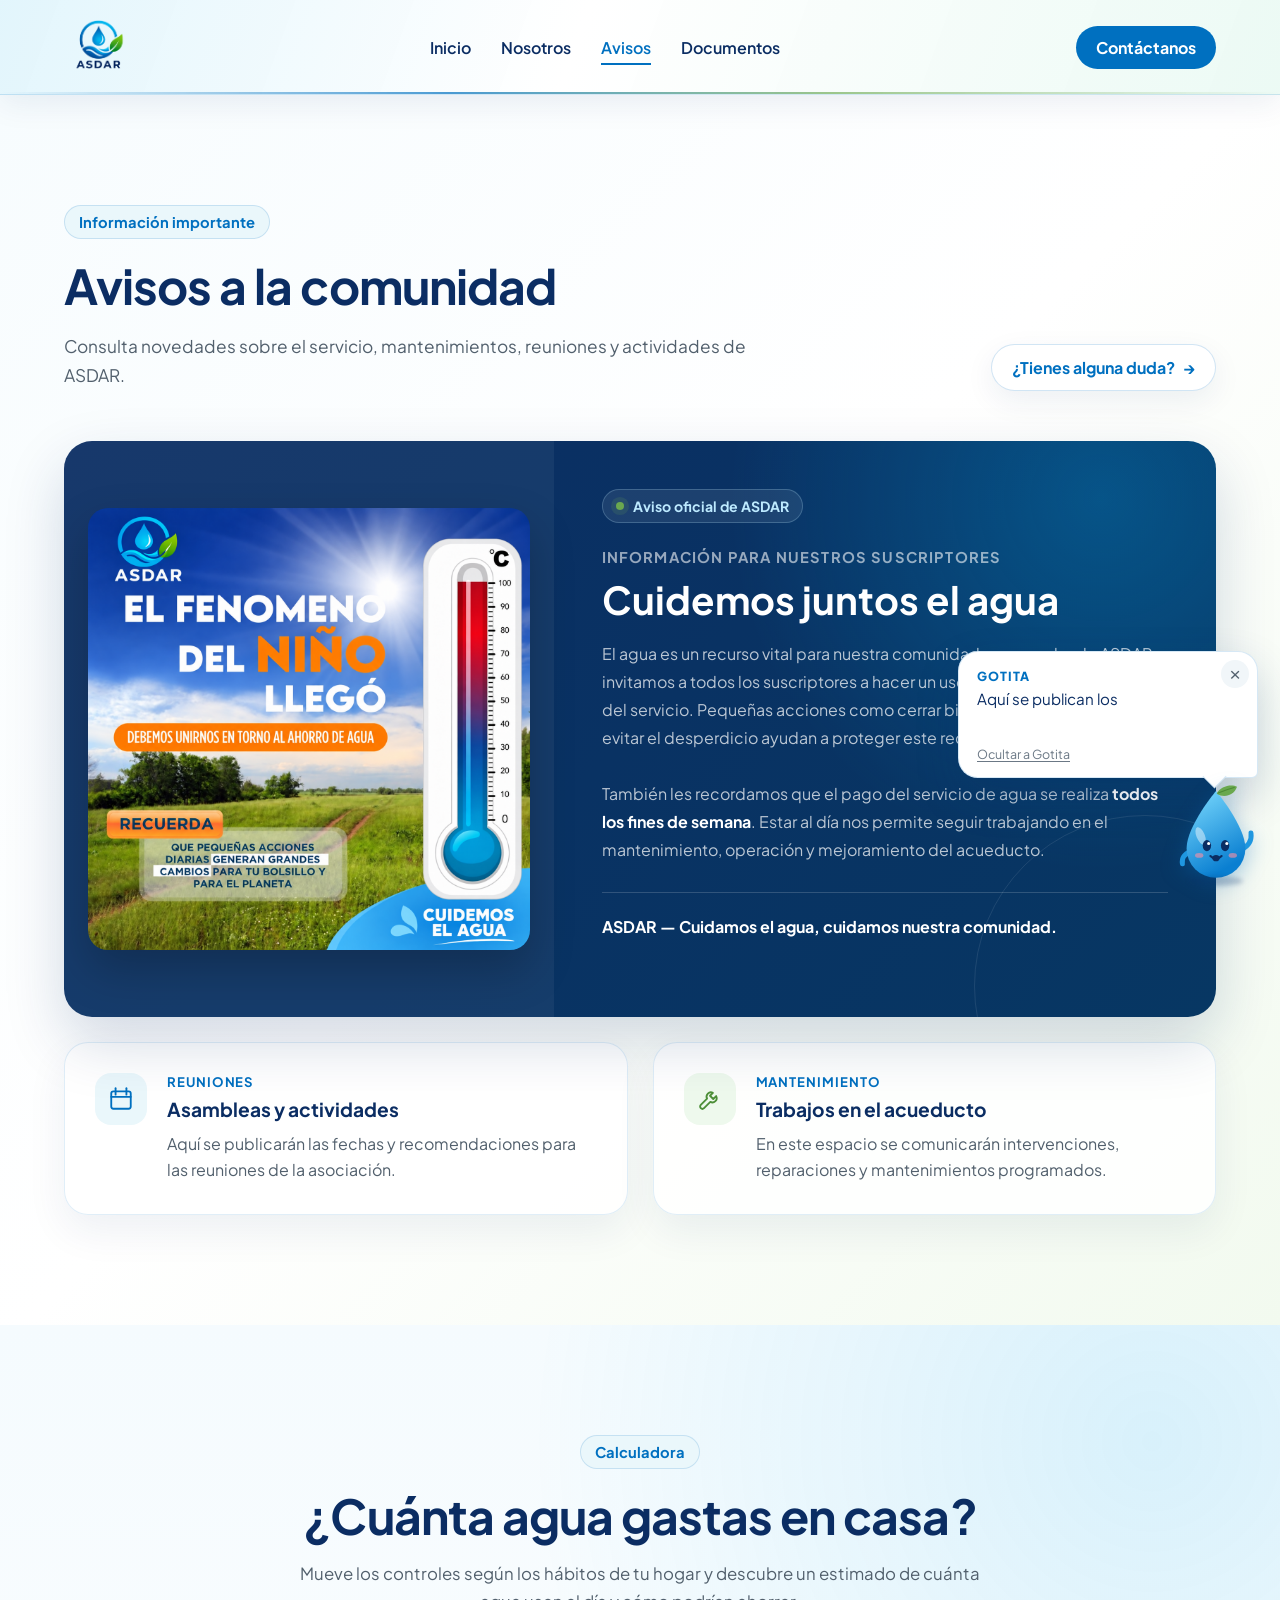
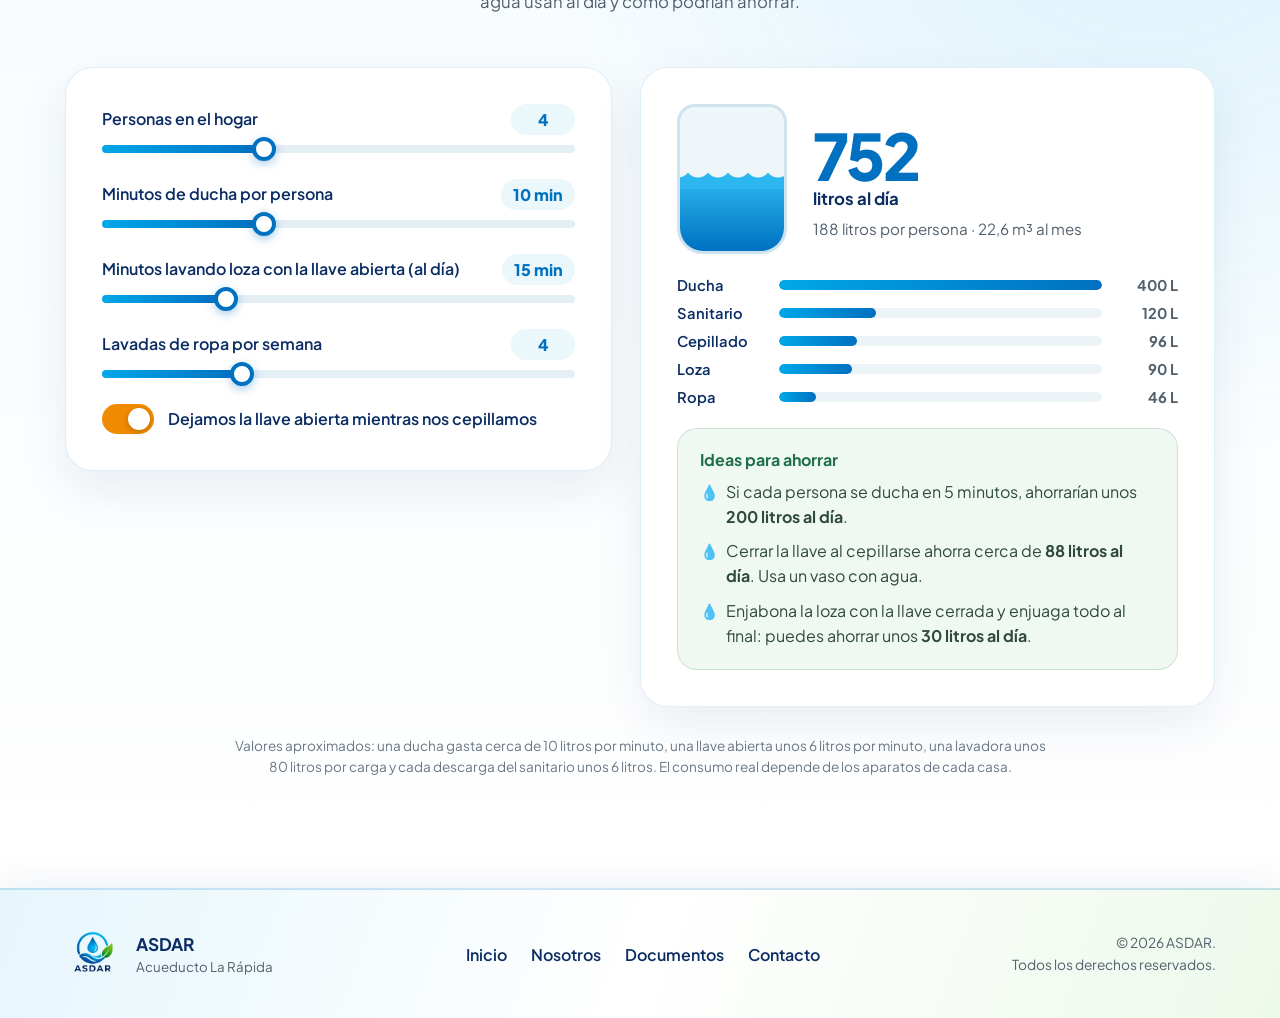
==== commit 6abc1bdc: "Inicio más interactivo, mascota Gotita y mejoras en Nosotros y Avisos Inicio - Ondas de agua al toca" ====
--- a/avisos.html
+++ b/avisos.html
@@ -3,9 +3,9 @@
 <head><meta charset="UTF-8"><meta name="viewport" content="width=device-width, initial-scale=1.0"><title>ASDAR | Avisos</title><link rel="preconnect" href="https://fonts.googleapis.com"><link rel="preconnect" href="https://fonts.gstatic.com" crossorigin><link href="https://fonts.googleapis.com/css2?family=Plus+Jakarta+Sans:wght@400;500;600;700;800&display=swap" rel="stylesheet"><link rel="stylesheet" href="style.css"></head>
 <body>
     <!-- Navegación principal. menu-activo indica que el usuario está en Avisos. -->
-    <nav class="navegacion navegacion-interna"><a href="index.html" class="marca"><img src="Img/logo-asdar.png" alt="Logo de ASDAR" class="marca-logo"></a><div class="menu" id="menu-principal"><a href="index.html">Inicio</a><a href="nosotros.html">Nosotros</a><a href="avisos.html" class="menu-activo" aria-current="page">Avisos</a><a href="documentos.html">Documentos</a><a href="contacto.html">Contacto</a></div><a href="contacto.html" class="boton-contacto">Contáctanos</a><button type="button" class="menu-boton" aria-label="Abrir menú" aria-expanded="false" aria-controls="menu-principal"><span></span><span></span><span></span></button></nav>
+    <nav class="navegacion navegacion-interna"><a href="index.html" class="marca"><img src="Img/logo-asdar.png" alt="Logo de ASDAR" class="marca-logo"></a><div class="menu" id="menu-principal"><a href="index.html">Inicio</a><a href="nosotros.html">Nosotros</a><a href="avisos.html" class="menu-activo" aria-current="page">Avisos</a><a href="documentos.html">Documentos</a></div><a href="contacto.html" class="boton-contacto">Contáctanos</a><button type="button" class="menu-boton" aria-label="Abrir menú" aria-expanded="false" aria-controls="menu-principal"><span></span><span></span><span></span></button></nav>
     <!-- Contenedor de avisos oficiales, mantenimientos y actividades comunitarias. -->
-    <section id="avisos" class="avisos">
+    <section id="avisos" class="avisos" data-mascota="Aquí se publican los avisos oficiales: mantenimientos, reuniones y recordatorios. ¡El pago del servicio es todos los fines de semana!">
 
     <div class="avisos-contenido">
 
@@ -169,9 +169,84 @@
     </div>
 
 </section>
+
+    <!-- Calculadora de consumo: estima los litros que gasta un hogar al día (controlada desde calculadora.js). -->
+    <section class="calculadora" id="calculadora" aria-labelledby="calculadora-titulo" data-mascota="¡Mueve los controles! Te digo cuántos litros gasta tu casa al día y cómo podrían ahorrar.">
+        <div class="calculadora-contenido">
+            <div class="calculadora-encabezado" data-aparecer>
+                <p class="seccion-etiqueta">Calculadora</p>
+                <h2 id="calculadora-titulo">¿Cuánta agua gastas en casa?</h2>
+                <p>
+                    Mueve los controles según los hábitos de tu hogar y descubre
+                    un estimado de cuánta agua usan al día y cómo podrían ahorrar.
+                </p>
+            </div>
+
+            <div class="calculadora-grid" data-calculadora>
+                <form class="calculadora-controles" onsubmit="return false">
+                    <div class="calc-campo">
+                        <label for="calc-personas">Personas en el hogar</label>
+                        <output for="calc-personas" data-salida="personas">4</output>
+                        <input type="range" id="calc-personas" name="personas" min="1" max="10" step="1" value="4">
+                    </div>
+
+                    <div class="calc-campo">
+                        <label for="calc-ducha">Minutos de ducha por persona</label>
+                        <output for="calc-ducha" data-salida="ducha">10 min</output>
+                        <input type="range" id="calc-ducha" name="ducha" min="0" max="30" step="1" value="10">
+                    </div>
+
+                    <div class="calc-campo">
+                        <label for="calc-loza">Minutos lavando loza con la llave abierta (al día)</label>
+                        <output for="calc-loza" data-salida="loza">15 min</output>
+                        <input type="range" id="calc-loza" name="loza" min="0" max="60" step="5" value="15">
+                    </div>
+
+                    <div class="calc-campo">
+                        <label for="calc-ropa">Lavadas de ropa por semana</label>
+                        <output for="calc-ropa" data-salida="ropa">4</output>
+                        <input type="range" id="calc-ropa" name="ropa" min="0" max="14" step="1" value="4">
+                    </div>
+
+                    <label class="calc-interruptor">
+                        <input type="checkbox" name="cepillado" checked>
+                        <span class="calc-interruptor-control" aria-hidden="true"></span>
+                        <span>Dejamos la llave abierta mientras nos cepillamos</span>
+                    </label>
+                </form>
+
+                <div class="calculadora-resultado">
+                    <div class="calc-tanque" aria-hidden="true">
+                        <div class="calc-agua"></div>
+                    </div>
+
+                    <div class="calc-cifras" aria-live="polite">
+                        <p class="calc-total"><strong data-total>0</strong> <span>litros al día</span></p>
+                        <p class="calc-detalle"><span data-por-persona>0</span> litros por persona · <span data-mes>0</span> m³ al mes</p>
+                    </div>
+
+                    <ul class="calc-desglose" data-desglose></ul>
+
+                    <div class="calc-consejos">
+                        <h3>Ideas para ahorrar</h3>
+                        <ul data-consejos></ul>
+                    </div>
+                </div>
+            </div>
+
+            <p class="calc-nota">
+                Valores aproximados: una ducha gasta cerca de 10 litros por minuto, una llave abierta
+                unos 6 litros por minuto, una lavadora unos 80 litros por carga y cada descarga del
+                sanitario unos 6 litros. El consumo real depende de los aparatos de cada casa.
+            </p>
+        </div>
+    </section>
     <!-- Pie de página compartido con los enlaces principales. -->
     <footer class="pie-pagina"><div class="pie-contenido"><a href="index.html" class="pie-marca"><img src="Img/logo-asdar.png" alt="ASDAR" class="pie-logo"><span class="pie-marca-texto"><strong>ASDAR</strong><small>Acueducto La Rápida</small></span></a><div class="pie-enlaces"><a href="index.html">Inicio</a><a href="nosotros.html">Nosotros</a><a href="documentos.html">Documentos</a><a href="contacto.html">Contacto</a></div><p class="pie-legal">© 2026 ASDAR.<br>Todos los derechos reservados.</p></div></footer>
     <!-- Menú móvil y funciones compartidas. -->
     <script src="menu.js"></script>
+    <script src="calculadora.js"></script>
+    <!-- Gotita, la mascota: dice el texto de data-mascota de cada sección. -->
+    <script src="mascota.js"></script>
 </body>
 </html>
--- a/style.css
+++ b/style.css
@@ -3678,3 +3678,1937 @@
         white-space: normal;
     }
 }
+
+
+/* =========================================================================
+   NOSOTROS: PORTADA CON EXPANSIÓN AL HACER SCROLL
+   --p (0 a 1) controla el crecimiento de la foto y --c (0 a 1) la aparición
+   del texto final. Ambos valores los calcula nosotros.js.
+========================================================================= */
+
+.expansion {
+    --p: 0;
+    --c: 0;
+
+    position: relative;
+    height: 300vh;
+    background: #04243f;
+}
+
+/* Escena que se queda fija mientras se recorre la sección. */
+.expansion-escena {
+    position: sticky;
+    top: 0;
+
+    display: grid;
+    place-items: center;
+
+    height: 100vh;
+    height: 100svh;
+    overflow: hidden;
+}
+
+/* Fondo de bosque */
+.expansion-fondo {
+    position: absolute;
+    inset: 0;
+    opacity: calc(1 - var(--p));
+}
+
+.expansion-fondo img {
+    width: 100%;
+    height: 100%;
+    object-fit: cover;
+    transform: scale(calc(1.08 - var(--p) * 0.08));
+}
+
+.expansion-fondo::after {
+    content: "";
+    position: absolute;
+    inset: 0;
+    background: linear-gradient(180deg, rgba(4, 36, 63, 0.35), rgba(4, 36, 63, 0.6));
+}
+
+/* Foto que crece: de una tarjeta vertical a pantalla completa. */
+.expansion-media {
+    position: absolute;
+    top: 50%;
+    left: 50%;
+
+    width: calc(300px + (100vw - 300px) * var(--p));
+    height: calc(400px + (100svh - 400px) * var(--p));
+
+    margin: 0;
+    overflow: hidden;
+
+    border-radius: calc(28px * (1 - var(--p)));
+    box-shadow: 0 30px 80px rgba(0, 0, 0, calc(0.45 * (1 - var(--p))));
+    transform: translate(-50%, -50%);
+}
+
+.expansion-media img {
+    width: 100%;
+    height: 100%;
+    object-fit: cover;
+    object-position: 60% 40%;
+}
+
+/* Oscurecemos la foto para que los textos blancos se lean bien. */
+.expansion-media::after {
+    content: "";
+    position: absolute;
+    inset: 0;
+    background: linear-gradient(
+        135deg,
+        rgba(5, 32, 67, 0.62),
+        rgba(0, 83, 123, 0.38)
+    );
+    opacity: calc(0.75 + var(--c) * 0.25);
+}
+
+/* Títulos que se separan hacia los lados */
+.expansion-textos {
+    position: relative;
+    z-index: 2;
+
+    display: flex;
+    flex-direction: column;
+    align-items: center;
+
+    padding: 0 20px;
+    text-align: center;
+    pointer-events: none;
+}
+
+.expansion-etiqueta {
+    margin-bottom: 18px;
+    color: #ffffff;
+    background: #25865d;
+    border-color: rgba(255, 255, 255, 0.55);
+    opacity: calc(1 - var(--p) * 2);
+}
+
+.expansion-titulo {
+    display: flex;
+    flex-wrap: wrap;
+    justify-content: center;
+    gap: 0 0.3em;
+
+    color: #ffffff;
+    font-size: clamp(2.8rem, 8vw, 6.5rem);
+    line-height: 1;
+    text-shadow: 0 4px 30px rgba(0, 20, 40, 0.5);
+
+    opacity: calc(1 - var(--c) * 1.4);
+}
+
+.expansion-izquierda,
+.expansion-derecha {
+    display: inline-block;
+    white-space: nowrap;
+}
+
+.expansion-izquierda {
+    transform: translateX(calc(var(--p) * -55vw));
+}
+
+.expansion-derecha {
+    color: #8fd8ff;
+    transform: translateX(calc(var(--p) * 55vw));
+}
+
+.expansion-pista {
+    margin-top: 28px;
+    color: rgba(255, 255, 255, 0.85);
+    font-size: 0.95rem;
+    font-weight: 600;
+    letter-spacing: 0.04em;
+    opacity: calc(1 - var(--p) * 4);
+}
+
+.expansion-pista span {
+    display: inline-block;
+    margin-left: 4px;
+    animation: pista-rebote 1.6s ease-in-out infinite;
+}
+
+@keyframes pista-rebote {
+    0%, 100% { transform: translateY(0); }
+    50% { transform: translateY(5px); }
+}
+
+/* Texto final: aparece cuando la foto ya llenó la pantalla. */
+.expansion-contenido {
+    position: absolute;
+    top: 50%;
+    left: 50%;
+    z-index: 3;
+
+    margin: 0;
+
+    opacity: var(--c);
+    transform: translate(-50%, calc(-50% + (1 - var(--c)) * 40px));
+    visibility: visible;
+}
+
+.expansion-lema {
+    margin-top: 14px !important;
+    padding-top: 14px;
+    border-top: 1px solid rgba(255, 255, 255, 0.2);
+    color: #9fe3c4 !important;
+    font-weight: 700;
+}
+
+/* Sin animación (preferencia de movimiento reducido): se ve el estado final. */
+.expansion.expansion-estatica {
+    --p: 1;
+    --c: 1;
+    height: auto;
+}
+
+.expansion-estatica .expansion-escena {
+    position: relative;
+    min-height: 100svh;
+    height: auto;
+}
+
+.expansion-estatica .expansion-titulo {
+    display: none;
+}
+
+@media (prefers-reduced-motion: reduce) {
+    .expansion-pista span {
+        animation: none;
+    }
+}
+
+/* Celulares: la foto empieza más pequeña y los títulos van en dos líneas. */
+@media (max-width: 600px) {
+    .expansion-media {
+        width: calc(230px + (100vw - 230px) * var(--p));
+        height: calc(330px + (100svh - 330px) * var(--p));
+    }
+
+    .expansion-titulo {
+        flex-direction: column;
+        font-size: clamp(2.6rem, 14vw, 3.6rem);
+    }
+
+    .expansion-izquierda {
+        transform: translateX(calc(var(--p) * -100vw));
+    }
+
+    .expansion-derecha {
+        transform: translateX(calc(var(--p) * 100vw));
+    }
+
+    .expansion-contenido {
+        width: calc(100% - 32px);
+    }
+}
+
+
+/* =========================================================================
+   INTERACTIVIDAD 2026
+   Olas, recorrido del agua, calculadora, visor de fotos y línea de tiempo.
+========================================================================= */
+
+/* ---------- Olas separadoras ---------- */
+
+/*
+    La ola se coloca al final de una sección y se pinta con el color de la
+    sección que viene después, para que el cambio de color sea ondulado.
+*/
+.ola {
+    position: absolute;
+    left: 0;
+    right: 0;
+    bottom: -1px;
+    z-index: 2;
+
+    height: clamp(40px, 6vw, 80px);
+    overflow: hidden;
+    pointer-events: none;
+}
+
+.ola svg {
+    display: block;
+    width: 200%;
+    height: 100%;
+    fill: currentColor;
+    animation: ola-movimiento 18s linear infinite;
+}
+
+.ola .ola-fondo {
+    opacity: 0.45;
+}
+
+@keyframes ola-movimiento {
+    from { transform: translateX(0); }
+    to { transform: translateX(-50%); }
+}
+
+.ola-hacia-oscuro { color: #0b2d63; }
+.ola-hacia-claro { color: #f5fbfe; }
+.ola-hacia-historia { color: #eef8fc; }
+
+@media (prefers-reduced-motion: reduce) {
+    .ola svg {
+        animation: none;
+    }
+}
+
+
+/* ---------- Botones del aviso en el Inicio ---------- */
+
+.inicio-aviso {
+    padding-bottom: 150px;
+}
+
+.inicio-aviso-acciones {
+    display: flex;
+    flex-wrap: wrap;
+    gap: 12px;
+}
+
+.boton-borde-claro {
+    display: inline-block;
+    padding: 13px 24px;
+
+    color: #ffffff;
+    border: 1px solid rgba(255, 255, 255, 0.45);
+    border-radius: 999px;
+
+    font-weight: 700;
+    text-decoration: none;
+
+    transition: background 0.25s ease, transform 0.25s ease;
+}
+
+.boton-borde-claro:hover {
+    background: rgba(255, 255, 255, 0.1);
+    transform: translateY(-3px);
+}
+
+
+/* ---------- Recorrido del agua ---------- */
+
+.recorrido-gota {
+    position: relative;
+    padding: 110px 5% 170px;
+    background: linear-gradient(180deg, #ffffff 0%, #eef8fc 100%);
+}
+
+.recorrido-gota-encabezado {
+    max-width: 680px;
+    margin: 0 auto 70px;
+    text-align: center;
+}
+
+.recorrido-gota-encabezado h2 {
+    margin-bottom: 14px;
+    color: #0b2d63;
+    font-size: clamp(2rem, 4vw, 3rem);
+}
+
+.recorrido-gota-encabezado > p:last-child {
+    color: #52606d;
+    font-size: 1.08rem;
+    line-height: 1.7;
+}
+
+.recorrido-gota-camino {
+    --avance: 0;
+
+    position: relative;
+    max-width: 1100px;
+    margin: 0 auto;
+}
+
+/* Línea vertical por donde baja la gota */
+.recorrido-gota-linea {
+    position: absolute;
+    top: 0;
+    bottom: 0;
+    left: 50%;
+
+    width: 4px;
+    margin-left: -2px;
+
+    background: rgba(0, 112, 192, 0.12);
+    border-radius: 999px;
+}
+
+.recorrido-gota-relleno {
+    position: absolute;
+    top: 0;
+    left: 0;
+    width: 100%;
+    height: calc(var(--avance) * 100%);
+
+    background: linear-gradient(180deg, #00a8e8, #0070c0);
+    border-radius: 999px;
+}
+
+.recorrido-gota-gota {
+    position: absolute;
+    top: calc(var(--avance) * 100%);
+    left: 50%;
+    z-index: 2;
+
+    width: 44px;
+    height: 44px;
+
+    transform: translate(-50%, -60%);
+    filter: drop-shadow(0 8px 14px rgba(0, 112, 192, 0.4));
+}
+
+.recorrido-gota-gota svg {
+    width: 100%;
+    height: 100%;
+}
+
+.recorrido-gota-gota path {
+    fill: #00a8e8;
+}
+
+.recorrido-gota-gota .gota-brillo {
+    fill: none;
+    stroke: #ffffff;
+    stroke-width: 1.6;
+    stroke-linecap: round;
+}
+
+/* Etapas en zigzag: izquierda, derecha, izquierda... */
+.recorrido-gota-etapas {
+    list-style: none;
+}
+
+.recorrido-etapa {
+    position: relative;
+    width: 50%;
+    padding: 0 56px 70px 0;
+}
+
+.recorrido-etapa:nth-child(even) {
+    margin-left: 50%;
+    padding: 0 0 70px 56px;
+}
+
+.recorrido-etapa:last-child {
+    padding-bottom: 0;
+}
+
+.recorrido-etapa-punto {
+    position: absolute;
+    top: 34px;
+    right: -11px;
+
+    width: 22px;
+    height: 22px;
+
+    background: #ffffff;
+    border: 4px solid rgba(0, 112, 192, 0.25);
+    border-radius: 50%;
+
+    transition: border-color 0.4s ease, background 0.4s ease, transform 0.4s ease;
+}
+
+.recorrido-etapa:nth-child(even) .recorrido-etapa-punto {
+    right: auto;
+    left: -11px;
+}
+
+.recorrido-etapa.alcanzada .recorrido-etapa-punto {
+    background: #00a8e8;
+    border-color: #ffffff;
+    box-shadow: 0 0 0 6px rgba(0, 168, 232, 0.2);
+    transform: scale(1.15);
+}
+
+.recorrido-etapa-tarjeta {
+    overflow: hidden;
+
+    background: #ffffff;
+    border: 1px solid rgba(0, 112, 192, 0.12);
+    border-radius: 24px;
+    box-shadow: 0 16px 40px rgba(11, 45, 99, 0.08);
+
+    opacity: 0.45;
+    filter: grayscale(0.7);
+    transform: translateY(16px);
+    transition: opacity 0.6s ease, filter 0.6s ease, transform 0.6s ease, box-shadow 0.6s ease;
+}
+
+.recorrido-etapa.alcanzada .recorrido-etapa-tarjeta {
+    opacity: 1;
+    filter: none;
+    transform: none;
+    box-shadow: 0 24px 50px rgba(11, 45, 99, 0.14);
+}
+
+.recorrido-etapa-tarjeta img {
+    display: block;
+    width: 100%;
+    height: 210px;
+    object-fit: cover;
+}
+
+.recorrido-etapa-texto {
+    padding: 22px 24px 26px;
+}
+
+.recorrido-etapa-numero {
+    margin-bottom: 6px;
+    color: #0070c0;
+    font-size: 0.8rem;
+    font-weight: 800;
+    letter-spacing: 0.08em;
+    text-transform: uppercase;
+}
+
+.recorrido-etapa-texto h3 {
+    margin-bottom: 8px;
+    color: #0b2d63;
+    font-size: 1.35rem;
+}
+
+.recorrido-etapa-texto p:not(.recorrido-etapa-numero) {
+    color: #52606d;
+    line-height: 1.65;
+}
+
+.recorrido-etapa-texto .enlace-flecha {
+    margin-top: 14px;
+}
+
+/* Última etapa: tu casa */
+.recorrido-etapa-casa {
+    display: grid;
+    place-items: center;
+    height: 150px;
+    background: linear-gradient(135deg, #e2f4fc, #eaf7ea);
+}
+
+.recorrido-etapa-casa svg {
+    width: 76px;
+    height: 76px;
+    fill: none;
+    stroke: #0070c0;
+    stroke-width: 1.4;
+    stroke-linecap: round;
+    stroke-linejoin: round;
+}
+
+.recorrido-etapa-final.alcanzada .recorrido-etapa-casa svg path:last-child {
+    fill: #00a8e8;
+    stroke: #00a8e8;
+    transition: fill 0.5s ease 0.2s;
+}
+
+/* Sin animación: todo visible y la línea llena. */
+.recorrido-estatico {
+    --avance: 1;
+}
+
+.recorrido-estatico .recorrido-gota-gota {
+    display: none;
+}
+
+@media (max-width: 760px) {
+    .recorrido-gota {
+        padding: 80px 18px 130px;
+    }
+
+    .recorrido-gota-linea {
+        left: 18px;
+    }
+
+    .recorrido-gota-gota {
+        left: 18px;
+        width: 36px;
+        height: 36px;
+    }
+
+    .recorrido-etapa,
+    .recorrido-etapa:nth-child(even) {
+        width: 100%;
+        margin-left: 0;
+        padding: 0 0 44px 50px;
+    }
+
+    .recorrido-etapa-punto,
+    .recorrido-etapa:nth-child(even) .recorrido-etapa-punto {
+        right: auto;
+        left: 7px;
+    }
+
+    .recorrido-etapa-tarjeta img {
+        height: 170px;
+    }
+}
+
+
+/* ---------- Calculadora de consumo ---------- */
+
+.calculadora {
+    padding: 110px 5%;
+    background:
+        radial-gradient(circle at 90% 10%, rgba(0, 168, 232, 0.12), transparent 40%),
+        linear-gradient(180deg, #f5fbfe 0%, #ffffff 100%);
+    scroll-margin-top: 70px;
+}
+
+.calculadora-contenido {
+    max-width: 1150px;
+    margin: 0 auto;
+}
+
+.calculadora-encabezado {
+    max-width: 680px;
+    margin: 0 auto 50px;
+    text-align: center;
+}
+
+.calculadora-encabezado h2 {
+    margin-bottom: 14px;
+    color: #0b2d63;
+    font-size: clamp(2rem, 4vw, 3rem);
+}
+
+.calculadora-encabezado > p:last-child {
+    color: #52606d;
+    font-size: 1.05rem;
+    line-height: 1.7;
+}
+
+.calculadora-grid {
+    display: grid;
+    grid-template-columns: minmax(0, 1fr) minmax(0, 1.05fr);
+    gap: 28px;
+    align-items: start;
+}
+
+.calculadora-controles,
+.calculadora-resultado {
+    padding: clamp(24px, 4vw, 36px);
+    background: #ffffff;
+    border: 1px solid rgba(0, 112, 192, 0.12);
+    border-radius: 28px;
+    box-shadow: 0 20px 50px rgba(11, 45, 99, 0.08);
+}
+
+.calculadora-controles {
+    display: grid;
+    gap: 26px;
+}
+
+.calc-campo {
+    display: grid;
+    grid-template-columns: 1fr auto;
+    gap: 10px 14px;
+    align-items: center;
+}
+
+.calc-campo label {
+    color: #0b2d63;
+    font-weight: 600;
+    line-height: 1.4;
+}
+
+.calc-campo output {
+    min-width: 64px;
+    padding: 5px 12px;
+
+    color: #0070c0;
+    background: #eaf7fb;
+    border-radius: 999px;
+
+    font-weight: 800;
+    text-align: center;
+}
+
+/* Control deslizante personalizado */
+.calc-campo input[type="range"] {
+    --relleno: 50%;
+
+    grid-column: 1 / -1;
+    width: 100%;
+    height: 8px;
+
+    appearance: none;
+    -webkit-appearance: none;
+    background: linear-gradient(90deg, #00a8e8 0%, #0070c0 var(--relleno), #e3eef5 var(--relleno));
+    border-radius: 999px;
+    cursor: pointer;
+}
+
+.calc-campo input[type="range"]::-webkit-slider-thumb {
+    -webkit-appearance: none;
+    width: 24px;
+    height: 24px;
+    background: #ffffff;
+    border: 4px solid #0070c0;
+    border-radius: 50%;
+    box-shadow: 0 3px 10px rgba(0, 112, 192, 0.35);
+    transition: transform 0.15s ease;
+}
+
+.calc-campo input[type="range"]::-moz-range-thumb {
+    width: 18px;
+    height: 18px;
+    background: #ffffff;
+    border: 4px solid #0070c0;
+    border-radius: 50%;
+}
+
+.calc-campo input[type="range"]:active::-webkit-slider-thumb {
+    transform: scale(1.2);
+}
+
+/* Interruptor sí / no */
+.calc-interruptor {
+    display: flex;
+    align-items: center;
+    gap: 14px;
+
+    color: #0b2d63;
+    font-weight: 600;
+    line-height: 1.4;
+    cursor: pointer;
+}
+
+.calc-interruptor input {
+    position: absolute;
+    opacity: 0;
+}
+
+.calc-interruptor-control {
+    position: relative;
+    flex-shrink: 0;
+    width: 52px;
+    height: 30px;
+    background: #d5e3ec;
+    border-radius: 999px;
+    transition: background 0.25s ease;
+}
+
+.calc-interruptor-control::after {
+    content: "";
+    position: absolute;
+    top: 4px;
+    left: 4px;
+    width: 22px;
+    height: 22px;
+    background: #ffffff;
+    border-radius: 50%;
+    box-shadow: 0 2px 6px rgba(0, 0, 0, 0.2);
+    transition: transform 0.25s ease;
+}
+
+.calc-interruptor input:checked + .calc-interruptor-control {
+    background: #f08a00;
+}
+
+.calc-interruptor input:checked + .calc-interruptor-control::after {
+    transform: translateX(22px);
+}
+
+.calc-interruptor input:focus-visible + .calc-interruptor-control {
+    outline: 3px solid #00a8e8;
+    outline-offset: 3px;
+}
+
+/* Resultado */
+.calculadora-resultado {
+    display: grid;
+    grid-template-columns: 110px 1fr;
+    gap: 22px 26px;
+    align-items: center;
+}
+
+/* Tanque que se llena según el consumo */
+.calc-tanque {
+    --nivel: 0.3;
+
+    position: relative;
+    width: 110px;
+    height: 150px;
+    overflow: hidden;
+
+    background: #eef6fa;
+    border: 3px solid #cfe3ee;
+    border-radius: 18px 18px 26px 26px;
+}
+
+.calc-agua {
+    position: absolute;
+    left: 0;
+    right: 0;
+    bottom: 0;
+    height: calc(var(--nivel) * 100%);
+    background: linear-gradient(180deg, #2bb6ef, #0070c0);
+    transition: height 0.5s cubic-bezier(0.2, 0.7, 0.2, 1);
+}
+
+/* Superficie del agua con ondulación */
+.calc-agua::before {
+    content: "";
+    position: absolute;
+    top: -10px;
+    left: -50%;
+    width: 200%;
+    height: 20px;
+    background: radial-gradient(circle at 10px -4px, transparent 12px, #2bb6ef 13px) 0 0 / 20px 20px repeat-x;
+    animation: ola-movimiento 3s linear infinite;
+}
+
+.calc-total {
+    color: #0b2d63;
+    line-height: 1.1;
+}
+
+.calc-total strong {
+    display: block;
+    color: #0070c0;
+    font-size: clamp(2.8rem, 6vw, 4rem);
+    font-weight: 800;
+    letter-spacing: -0.03em;
+}
+
+.calc-total span {
+    font-size: 1.05rem;
+    font-weight: 700;
+}
+
+.calc-detalle {
+    margin-top: 10px;
+    color: #52606d;
+    font-size: 0.95rem;
+}
+
+.calc-desglose,
+.calc-consejos {
+    grid-column: 1 / -1;
+}
+
+.calc-desglose {
+    display: grid;
+    gap: 10px;
+    list-style: none;
+}
+
+.calc-desglose li {
+    display: grid;
+    grid-template-columns: 90px 1fr 64px;
+    gap: 12px;
+    align-items: center;
+    font-size: 0.92rem;
+}
+
+.calc-uso {
+    color: #0b2d63;
+    font-weight: 600;
+}
+
+.calc-barra {
+    height: 10px;
+    overflow: hidden;
+    background: #edf4f8;
+    border-radius: 999px;
+}
+
+.calc-barra span {
+    display: block;
+    height: 100%;
+    background: linear-gradient(90deg, #00a8e8, #0070c0);
+    border-radius: 999px;
+    transition: width 0.4s ease;
+}
+
+.calc-litros {
+    color: #52606d;
+    font-weight: 700;
+    text-align: right;
+}
+
+.calc-consejos {
+    padding: 20px 22px;
+    background: #f0f9f1;
+    border: 1px solid rgba(37, 134, 93, 0.18);
+    border-radius: 20px;
+}
+
+.calc-consejos h3 {
+    margin-bottom: 10px;
+    color: #1f6e4c;
+    font-size: 1rem;
+}
+
+.calc-consejos ul {
+    display: grid;
+    gap: 10px;
+    list-style: none;
+}
+
+.calc-consejos li {
+    position: relative;
+    padding-left: 26px;
+    color: #2f4a3c;
+    line-height: 1.55;
+}
+
+.calc-consejos li::before {
+    content: "💧";
+    position: absolute;
+    left: 0;
+    top: 0;
+    font-size: 0.95rem;
+}
+
+.calc-nota {
+    max-width: 820px;
+    margin: 28px auto 0;
+    color: #6b7885;
+    font-size: 0.85rem;
+    line-height: 1.6;
+    text-align: center;
+}
+
+@media (max-width: 900px) {
+    .calculadora-grid {
+        grid-template-columns: 1fr;
+    }
+}
+
+@media (max-width: 600px) {
+    .calculadora {
+        padding: 80px 16px;
+    }
+
+    .calculadora-resultado {
+        grid-template-columns: 80px 1fr;
+        gap: 18px;
+    }
+
+    .calc-tanque {
+        width: 80px;
+        height: 110px;
+    }
+
+    .calc-desglose li {
+        grid-template-columns: 76px 1fr 56px;
+        gap: 8px;
+    }
+}
+
+@media (prefers-reduced-motion: reduce) {
+    .calc-agua::before {
+        animation: none;
+    }
+}
+
+
+/* ---------- Visor de fotos a pantalla completa ---------- */
+
+.ampliable {
+    cursor: zoom-in;
+}
+
+.galeria-ayuda {
+    margin-top: 8px;
+    color: #52606d;
+    font-size: 0.9rem;
+}
+
+.galeria-ayuda::before {
+    content: "⤢ ";
+    color: #0070c0;
+    font-weight: 700;
+}
+
+html.visor-abierto {
+    overflow: hidden;
+}
+
+.visor {
+    width: 100vw;
+    max-width: 100vw;
+    height: 100vh;
+    height: 100dvh;
+    max-height: 100dvh;
+    margin: 0;
+    padding: 0;
+
+    color: #ffffff;
+    background: transparent;
+    border: 0;
+}
+
+.visor::backdrop {
+    background: rgba(3, 18, 33, 0.92);
+    backdrop-filter: blur(6px);
+}
+
+.visor[open] {
+    display: grid;
+    place-items: center;
+    animation: visor-entrada 0.25s ease;
+}
+
+@keyframes visor-entrada {
+    from { opacity: 0; }
+    to { opacity: 1; }
+}
+
+.visor-figura {
+    display: flex;
+    flex-direction: column;
+    align-items: center;
+    gap: 14px;
+
+    max-width: min(1200px, 92vw);
+    margin: 0;
+}
+
+.visor-figura img {
+    display: block;
+    max-width: 100%;
+    max-height: 76dvh;
+    object-fit: contain;
+    border-radius: 14px;
+    box-shadow: 0 20px 60px rgba(0, 0, 0, 0.5);
+}
+
+.visor-figura figcaption {
+    display: flex;
+    flex-direction: column;
+    gap: 4px;
+    max-width: 720px;
+    text-align: center;
+}
+
+.visor-figura figcaption strong {
+    font-size: 1.15rem;
+}
+
+.visor-figura figcaption span {
+    color: #c9dceb;
+    line-height: 1.5;
+}
+
+.visor-boton {
+    position: fixed;
+    display: grid;
+    place-items: center;
+
+    width: 52px;
+    height: 52px;
+
+    color: #ffffff;
+    background: rgba(255, 255, 255, 0.12);
+    border: 1px solid rgba(255, 255, 255, 0.3);
+    border-radius: 50%;
+
+    font-family: Arial, sans-serif;
+    font-size: 1.5rem;
+    line-height: 1;
+    cursor: pointer;
+    transition: background 0.2s ease, transform 0.2s ease;
+}
+
+.visor-boton:hover {
+    background: rgba(0, 168, 232, 0.6);
+    transform: scale(1.06);
+}
+
+.visor-boton[hidden] {
+    display: none;
+}
+
+.visor-cerrar {
+    top: 18px;
+    right: 18px;
+    font-size: 2rem;
+}
+
+.visor-anterior {
+    top: 50%;
+    left: 18px;
+    transform: translateY(-50%);
+}
+
+.visor-siguiente {
+    top: 50%;
+    right: 18px;
+    transform: translateY(-50%);
+}
+
+.visor-anterior:hover,
+.visor-siguiente:hover {
+    transform: translateY(-50%) scale(1.06);
+}
+
+.visor-contador {
+    position: fixed;
+    top: 30px;
+    left: 50%;
+    transform: translateX(-50%);
+    color: #c9dceb;
+    font-size: 0.9rem;
+    font-weight: 700;
+    letter-spacing: 0.08em;
+}
+
+@media (max-width: 600px) {
+    .visor-anterior,
+    .visor-siguiente {
+        top: auto;
+        bottom: 18px;
+        transform: none;
+    }
+
+    .visor-anterior:hover,
+    .visor-siguiente:hover {
+        transform: none;
+    }
+
+    .visor-figura img {
+        max-height: 64dvh;
+    }
+}
+
+
+/* ---------- Línea de tiempo (Nosotros) ---------- */
+
+.linea-tiempo {
+    padding: 100px 24px;
+    background: #ffffff;
+}
+
+.linea-tiempo-contenido {
+    width: min(1180px, 100%);
+    margin: 0 auto;
+}
+
+.linea-tiempo-encabezado {
+    max-width: 640px;
+    margin: 0 auto 56px;
+    text-align: center;
+}
+
+.linea-tiempo-encabezado h2 {
+    color: #0b2d63;
+    font-size: clamp(1.9rem, 3.6vw, 2.7rem);
+    line-height: 1.15;
+}
+
+.linea-tiempo-lista {
+    position: relative;
+    display: grid;
+    grid-template-columns: repeat(5, 1fr);
+    gap: 22px;
+    list-style: none;
+}
+
+/* Línea horizontal que se dibuja al aparecer */
+.linea-tiempo-lista::before {
+    content: "";
+    position: absolute;
+    top: 21px;
+    left: 4%;
+    right: 4%;
+    height: 4px;
+    background: linear-gradient(90deg, #0070c0, #00a8e8 70%, #6aa84f);
+    border-radius: 999px;
+    transform-origin: left;
+}
+
+.js-aparecer .linea-tiempo-lista[data-aparecer] {
+    opacity: 1;
+    transform: none;
+}
+
+.js-aparecer .linea-tiempo-lista::before {
+    transform: scaleX(0);
+    transition: transform 1.4s cubic-bezier(0.2, 0.7, 0.2, 1);
+}
+
+.js-aparecer .linea-tiempo-lista.visible::before {
+    transform: scaleX(1);
+}
+
+.linea-tiempo-lista li {
+    position: relative;
+    padding: 64px 20px 24px;
+
+    background: #f5fbfe;
+    border: 1px solid rgba(0, 112, 192, 0.12);
+    border-radius: 22px;
+
+    transition: transform 0.3s ease, box-shadow 0.3s ease;
+}
+
+.linea-tiempo-lista li:hover {
+    transform: translateY(-6px);
+    box-shadow: 0 18px 40px rgba(11, 45, 99, 0.1);
+}
+
+/* Aparición escalonada de cada hito */
+.js-aparecer .linea-tiempo-lista li {
+    opacity: 0;
+    transform: translateY(24px);
+    transition: opacity 0.6s ease, transform 0.6s ease, box-shadow 0.3s ease;
+}
+
+.js-aparecer .linea-tiempo-lista.visible li {
+    opacity: 1;
+    transform: none;
+}
+
+.js-aparecer .linea-tiempo-lista.visible li:nth-child(2) { transition-delay: 0.15s; }
+.js-aparecer .linea-tiempo-lista.visible li:nth-child(3) { transition-delay: 0.3s; }
+.js-aparecer .linea-tiempo-lista.visible li:nth-child(4) { transition-delay: 0.45s; }
+.js-aparecer .linea-tiempo-lista.visible li:nth-child(5) { transition-delay: 0.6s; }
+
+.js-aparecer .linea-tiempo-lista.visible li:hover {
+    transform: translateY(-6px);
+    transition-delay: 0s;
+}
+
+.linea-marca {
+    position: absolute;
+    top: 6px;
+    left: 20px;
+
+    padding: 6px 14px;
+
+    color: #ffffff;
+    background: #0070c0;
+    border: 4px solid #ffffff;
+    border-radius: 999px;
+    box-shadow: 0 6px 16px rgba(0, 112, 192, 0.3);
+
+    font-size: 0.85rem;
+    font-weight: 800;
+}
+
+.linea-futuro .linea-marca {
+    background: #25865d;
+    box-shadow: 0 6px 16px rgba(37, 134, 93, 0.3);
+}
+
+.linea-tiempo-lista h3 {
+    margin-bottom: 8px;
+    color: #0b2d63;
+    font-size: 1.1rem;
+}
+
+.linea-tiempo-lista p {
+    color: #52606d;
+    font-size: 0.93rem;
+    line-height: 1.6;
+}
+
+.linea-enlace {
+    display: inline-block;
+    margin-top: 12px;
+    color: #0070c0;
+    font-size: 0.9rem;
+    font-weight: 700;
+    text-decoration: none;
+}
+
+.linea-enlace:hover {
+    text-decoration: underline;
+}
+
+@media (max-width: 980px) {
+    .linea-tiempo-lista {
+        grid-template-columns: 1fr;
+        gap: 18px;
+        padding-left: 28px;
+    }
+
+    /* En pantallas pequeñas la línea pasa a ser vertical. */
+    .linea-tiempo-lista::before {
+        top: 10px;
+        bottom: 10px;
+        left: 8px;
+        right: auto;
+        width: 4px;
+        height: auto;
+        background: linear-gradient(180deg, #0070c0, #00a8e8 70%, #6aa84f);
+        transform-origin: top;
+    }
+
+    .js-aparecer .linea-tiempo-lista::before {
+        transform: scaleY(0);
+    }
+
+    .js-aparecer .linea-tiempo-lista.visible::before {
+        transform: scaleY(1);
+    }
+
+    .linea-tiempo-lista li {
+        padding: 22px 20px 22px 22px;
+    }
+
+    .linea-tiempo-lista li::before {
+        content: "";
+        position: absolute;
+        top: 26px;
+        left: -27px;
+        width: 14px;
+        height: 14px;
+        background: #ffffff;
+        border: 4px solid #0070c0;
+        border-radius: 50%;
+    }
+
+    .linea-marca {
+        position: static;
+        display: inline-block;
+        margin-bottom: 10px;
+        border: 0;
+    }
+}
+
+@media (max-width: 600px) {
+    .linea-tiempo {
+        padding: 80px 18px;
+    }
+}
+
+
+/* ---------- Ola al pie de la portada de Nosotros ---------- */
+
+.expansion-escena .ola {
+    z-index: 4;
+}
+
+/* Ajustes finos */
+.inicio-cifras dt {
+    white-space: nowrap;
+}
+
+@media (max-width: 600px) {
+    .inicio-cifras dt {
+        min-width: 104px;
+    }
+}
+
+.recorrido-etapa-texto .enlace-flecha {
+    display: inline-block;
+}
+
+/* El botón "Contáctanos" reemplaza el enlace "Contacto" del menú.
+   En la página de Contacto se ve marcado como página actual. */
+.boton-contacto-activo {
+    background-color: #0b2d63;
+    box-shadow: 0 0 0 3px rgba(0, 112, 192, 0.25);
+}
+
+/* En pantallas muy pequeñas el botón sigue visible (es la única vía a Contacto en la barra). */
+@media (max-width: 380px) {
+    .boton-contacto {
+        display: inline-block;
+        padding: 9px 12px;
+        font-size: 0.8rem;
+    }
+
+    .menu-boton {
+        margin-left: 0;
+    }
+}
+
+
+/* =========================================================================
+   INICIO SIN REPETICIONES: franja de cifras bajo la portada
+========================================================================= */
+
+.pagina-inicio .hero {
+    padding-bottom: 130px;
+}
+
+.cifras-banda {
+    position: relative;
+    z-index: 3;
+    margin-top: -70px;
+    padding: 0 5%;
+}
+
+.cifras-banda-lista {
+    display: grid;
+    grid-template-columns: repeat(3, 1fr);
+
+    max-width: 1000px;
+    margin: 0 auto;
+
+    background: #ffffff;
+    border: 1px solid rgba(0, 112, 192, 0.12);
+    border-radius: 26px;
+    box-shadow: 0 24px 60px rgba(11, 45, 99, 0.14);
+}
+
+.cifras-banda-lista div {
+    padding: 28px 30px;
+}
+
+.cifras-banda-lista div + div {
+    border-left: 1px solid rgba(0, 112, 192, 0.12);
+}
+
+.cifras-banda-lista dt {
+    margin-bottom: 6px;
+    color: #0070c0;
+    font-size: clamp(1.8rem, 3vw, 2.3rem);
+    font-weight: 800;
+    letter-spacing: -0.02em;
+    white-space: nowrap;
+}
+
+.cifras-banda-lista div:nth-child(2) dt {
+    color: #25865d;
+}
+
+.cifras-banda-lista dd {
+    color: #52606d;
+    font-size: 0.92rem;
+    line-height: 1.5;
+}
+
+/* La sección de servicios ya no necesita tanto espacio arriba. */
+.pagina-inicio .servicios {
+    padding-top: 90px;
+}
+
+/* El recorrido empieza con el mismo tono en que termina Servicios. */
+.recorrido-gota {
+    background: linear-gradient(180deg, #f5fbfe 0%, #eef8fc 100%);
+}
+
+@media (max-width: 700px) {
+    .pagina-inicio .hero {
+        padding-bottom: 100px;
+    }
+
+    .cifras-banda {
+        margin-top: -56px;
+        padding: 0 16px;
+    }
+
+    .cifras-banda-lista {
+        grid-template-columns: 1fr;
+    }
+
+    .cifras-banda-lista div {
+        display: flex;
+        align-items: center;
+        gap: 16px;
+        padding: 16px 20px;
+    }
+
+    .cifras-banda-lista div + div {
+        border-left: 0;
+        border-top: 1px solid rgba(0, 112, 192, 0.12);
+    }
+
+    .cifras-banda-lista dt {
+        min-width: 104px;
+        margin-bottom: 0;
+        font-size: 1.6rem;
+    }
+
+    .pagina-inicio .servicios {
+        padding-top: 70px;
+    }
+}
+
+
+/* =========================================================================
+   GOTITA, LA MASCOTA
+========================================================================= */
+
+.mascota {
+    position: fixed;
+    right: 22px;
+    bottom: 18px;
+    z-index: 70;
+
+    display: flex;
+    flex-direction: column;
+    align-items: flex-end;
+    gap: 6px;
+
+    pointer-events: none;
+}
+
+.mascota[hidden] {
+    display: none;
+}
+
+/* Entrada: sube desde abajo */
+@media (prefers-reduced-motion: no-preference) {
+    .mascota:not([hidden]) {
+        animation: mascota-entrada 0.7s cubic-bezier(0.3, 1.5, 0.5, 1) both;
+    }
+}
+
+@keyframes mascota-entrada {
+    from {
+        opacity: 0;
+        transform: translateY(120px);
+    }
+    to {
+        opacity: 1;
+        transform: none;
+    }
+}
+
+.mascota.mascota-saliendo {
+    animation: mascota-salida 0.4s ease forwards;
+}
+
+@keyframes mascota-salida {
+    to {
+        opacity: 0;
+        transform: translateY(120px);
+    }
+}
+
+/* Botón con el dibujo */
+.mascota-boton {
+    position: relative;
+    width: 84px;
+    height: 98px;
+    padding: 0;
+
+    background: transparent;
+    border: 0;
+    cursor: pointer;
+    pointer-events: auto;
+}
+
+/* Sombra en el piso */
+.mascota-boton::after {
+    content: "";
+    position: absolute;
+    left: 50%;
+    bottom: -4px;
+    width: 54px;
+    height: 10px;
+    margin-left: -27px;
+    background: rgba(11, 45, 99, 0.22);
+    border-radius: 50%;
+    filter: blur(2px);
+}
+
+.mascota-dibujo {
+    display: block;
+    width: 100%;
+    height: 100%;
+    overflow: visible;
+    filter: drop-shadow(0 6px 10px rgba(0, 112, 192, 0.3));
+}
+
+/* Animaciones del dibujo (solo si la persona no pidió menos movimiento) */
+@media (prefers-reduced-motion: no-preference) {
+    .mascota-dibujo {
+        animation: mascota-flotar 3.2s ease-in-out infinite;
+    }
+
+    .mascota-boton::after {
+        animation: mascota-sombra 3.2s ease-in-out infinite;
+    }
+
+    .mascota-ojos {
+        transform-origin: 60px 88px;
+        animation: mascota-parpadeo 4.5s infinite;
+    }
+
+    .mascota-hoja {
+        transform-origin: 61px 14px;
+        animation: mascota-hoja 3.2s ease-in-out infinite;
+    }
+
+    /* Saluda con el brazo cuando habla */
+    .mascota-hablando .mascota-brazo-derecho {
+        transform-origin: 96px 94px;
+        animation: mascota-saludo 0.5s ease-in-out infinite alternate;
+    }
+
+    .mascota-hablando .mascota-boca {
+        animation: mascota-hablar 0.22s ease-in-out infinite alternate;
+    }
+
+    .mascota-salto .mascota-boton {
+        animation: mascota-saltar 0.5s ease;
+    }
+
+    .mascota-boton:hover .mascota-dibujo {
+        animation-duration: 1.4s;
+    }
+}
+
+@keyframes mascota-flotar {
+    0%, 100% { transform: translateY(0); }
+    50% { transform: translateY(-7px); }
+}
+
+@keyframes mascota-sombra {
+    0%, 100% { transform: scaleX(1); opacity: 1; }
+    50% { transform: scaleX(0.8); opacity: 0.6; }
+}
+
+@keyframes mascota-parpadeo {
+    0%, 92%, 100% { transform: scaleY(1); }
+    95% { transform: scaleY(0.1); }
+}
+
+@keyframes mascota-hoja {
+    0%, 100% { transform: rotate(0deg); }
+    50% { transform: rotate(-8deg); }
+}
+
+@keyframes mascota-saludo {
+    from { transform: rotate(0deg); }
+    to { transform: rotate(-28deg); }
+}
+
+@keyframes mascota-hablar {
+    from { transform: scaleY(0.3); }
+    to { transform: scaleY(1); }
+}
+
+@keyframes mascota-saltar {
+    0%, 100% { transform: translateY(0); }
+    40% { transform: translateY(-18px) rotate(-6deg); }
+    70% { transform: translateY(0) rotate(3deg); }
+}
+
+/* Boca: sonrisa normal, boca abierta al hablar */
+.mascota-boca {
+    opacity: 0;
+    transform-box: fill-box;
+    transform-origin: center;
+}
+
+.mascota-hablando .mascota-sonrisa {
+    opacity: 0;
+}
+
+.mascota-hablando .mascota-boca {
+    opacity: 1;
+}
+
+/* Burbuja de diálogo */
+.mascota-burbuja {
+    position: relative;
+    width: min(300px, calc(100vw - 40px));
+    padding: 16px 40px 14px 18px;
+
+    color: #0b2d63;
+    background: #ffffff;
+    border: 1px solid rgba(0, 112, 192, 0.16);
+    border-radius: 20px 20px 6px 20px;
+    box-shadow: 0 18px 44px rgba(11, 45, 99, 0.2);
+
+    opacity: 0;
+    visibility: hidden;
+    transform: translateY(10px) scale(0.95);
+    transform-origin: bottom right;
+    transition: opacity 0.25s ease, transform 0.25s ease, visibility 0.25s;
+}
+
+.mascota-con-mensaje .mascota-burbuja {
+    opacity: 1;
+    visibility: visible;
+    transform: none;
+    pointer-events: auto;
+}
+
+/* Piquito de la burbuja */
+.mascota-burbuja::after {
+    content: "";
+    position: absolute;
+    right: 34px;
+    bottom: -8px;
+    width: 16px;
+    height: 16px;
+    background: #ffffff;
+    border-right: 1px solid rgba(0, 112, 192, 0.16);
+    border-bottom: 1px solid rgba(0, 112, 192, 0.16);
+    transform: rotate(45deg);
+}
+
+.mascota-nombre {
+    margin-bottom: 4px;
+    color: #0070c0;
+    font-size: 0.78rem;
+    font-weight: 800;
+    letter-spacing: 0.08em;
+    text-transform: uppercase;
+}
+
+.mascota-texto {
+    min-height: 3em;
+    font-size: 0.95rem;
+    line-height: 1.5;
+}
+
+/* Texto solo para lectores de pantalla */
+.mascota-texto-lector {
+    position: absolute;
+    width: 1px;
+    height: 1px;
+    overflow: hidden;
+    clip: rect(0 0 0 0);
+    white-space: nowrap;
+}
+
+.mascota-acciones {
+    margin-top: 8px;
+}
+
+.mascota-ocultar {
+    padding: 0;
+    color: #6b7885;
+    background: none;
+    border: 0;
+    font: inherit;
+    font-size: 0.78rem;
+    text-decoration: underline;
+    text-underline-offset: 2px;
+    cursor: pointer;
+}
+
+.mascota-ocultar:hover {
+    color: #0b2d63;
+}
+
+.mascota-cerrar {
+    position: absolute;
+    top: 8px;
+    right: 8px;
+
+    width: 28px;
+    height: 28px;
+
+    color: #52606d;
+    background: #f1f6f9;
+    border: 0;
+    border-radius: 50%;
+
+    font-size: 1.2rem;
+    line-height: 1;
+    cursor: pointer;
+}
+
+.mascota-cerrar:hover {
+    background: #e2edf3;
+}
+
+@media (max-width: 600px) {
+    .mascota {
+        right: 12px;
+        bottom: 10px;
+    }
+
+    .mascota-boton {
+        width: 62px;
+        height: 72px;
+    }
+
+    .mascota-burbuja {
+        width: min(270px, calc(100vw - 30px));
+        padding: 14px 38px 12px 16px;
+    }
+
+    .mascota-texto {
+        font-size: 0.9rem;
+    }
+
+    .mascota-burbuja::after {
+        right: 24px;
+    }
+}
+
+/* La mascota no se imprime */
+@media print {
+    .mascota {
+        display: none !important;
+    }
+}
+
+
+/* =========================================================================
+   GALERÍAS: NUEVOS CONTROLES
+   Cápsula de vidrio abajo a la derecha: flecha · contador · flecha.
+   Reemplaza los círculos que estaban a los lados de la foto.
+========================================================================= */
+
+.galeria-ventana .galeria-controles {
+    inset: auto 22px 22px auto;
+    display: flex;
+    align-items: center;
+    gap: 2px;
+    padding: 5px;
+
+    background: rgba(255, 255, 255, 0.16);
+    border: 1px solid rgba(255, 255, 255, 0.35);
+    border-radius: 999px;
+    box-shadow: 0 10px 30px rgba(2, 27, 47, 0.25);
+    backdrop-filter: blur(12px);
+    -webkit-backdrop-filter: blur(12px);
+
+    pointer-events: auto;
+}
+
+.galeria-ventana .galeria-flecha,
+.galeria-emergencia .galeria-ventana .galeria-flecha {
+    display: grid;
+    place-items: center;
+
+    width: 42px;
+    height: 42px;
+    padding: 0;
+
+    color: #ffffff;
+    background: transparent;
+    border: 0;
+    border-radius: 50%;
+    box-shadow: none;
+    backdrop-filter: none;
+
+    transition: background 0.2s ease, color 0.2s ease, transform 0.2s ease;
+}
+
+.galeria-flecha svg {
+    width: 22px;
+    height: 22px;
+    fill: none;
+    stroke: currentColor;
+    stroke-width: 2.4;
+    stroke-linecap: round;
+    stroke-linejoin: round;
+    transition: transform 0.2s ease;
+}
+
+.galeria-ventana .galeria-flecha:hover,
+.galeria-emergencia .galeria-ventana .galeria-flecha:hover {
+    color: #0b2d63;
+    background: #ffffff;
+    transform: none;
+}
+
+.galeria-emergencia .galeria-ventana .galeria-flecha:hover {
+    color: #2d6d45;
+}
+
+/* La flecha se asoma un poco hacia donde va. */
+.galeria-flecha[data-anterior]:hover svg {
+    transform: translateX(-2px);
+}
+
+.galeria-flecha[data-siguiente]:hover svg {
+    transform: translateX(2px);
+}
+
+.galeria-flecha:active svg {
+    transform: scale(0.85);
+}
+
+.galeria-contador {
+    min-width: 54px;
+    color: #ffffff;
+    font-size: 0.88rem;
+    font-weight: 700;
+    letter-spacing: 0.06em;
+    text-align: center;
+    font-variant-numeric: tabular-nums;
+}
+
+/* El texto de la foto deja espacio para la cápsula. */
+.galeria-foto figcaption {
+    padding-right: 220px;
+}
+
+/* Punto activo: se llena como barra de progreso mientras avanza solo. */
+.galeria-indicadores button {
+    position: relative;
+    overflow: hidden;
+}
+
+.galeria-indicadores button.activo {
+    width: 38px;
+    background: rgba(8, 121, 185, 0.3);
+}
+
+.galeria-emergencia .galeria-indicadores button.activo {
+    background: rgba(61, 139, 91, 0.3);
+}
+
+.galeria-indicadores button.activo::after {
+    content: "";
+    position: absolute;
+    inset: 0;
+    background: #0879b9;
+    border-radius: inherit;
+}
+
+.galeria-emergencia .galeria-indicadores button.activo::after {
+    background: #3d8b5b;
+}
+
+@media (prefers-reduced-motion: no-preference) {
+    .reproduciendo .galeria-indicadores button.activo::after {
+        transform-origin: left;
+        animation: galeria-progreso var(--duracion-galeria, 5000ms) linear both;
+    }
+}
+
+@keyframes galeria-progreso {
+    from { transform: scaleX(0); }
+    to { transform: scaleX(1); }
+}
+
+/* Celulares: la cápsula pasa arriba a la derecha para no tapar el texto. */
+@media (max-width: 600px) {
+    .galeria-ventana .galeria-controles {
+        inset: 14px 14px auto auto;
+        padding: 3px;
+    }
+
+    .galeria-ventana .galeria-flecha,
+    .galeria-emergencia .galeria-ventana .galeria-flecha {
+        width: 38px;
+        height: 38px;
+    }
+
+    .galeria-contador {
+        min-width: 46px;
+        font-size: 0.8rem;
+    }
+
+    .galeria-foto figcaption {
+        padding: 60px 20px 22px;
+    }
+}
+
+
+/* Visor: mismas flechas en círculo de vidrio */
+.visor-boton svg {
+    width: 24px;
+    height: 24px;
+    fill: none;
+    stroke: currentColor;
+    stroke-width: 2.4;
+    stroke-linecap: round;
+    stroke-linejoin: round;
+}
+
+.visor-boton:hover {
+    color: #0b2d63;
+    background: #ffffff;
+}
